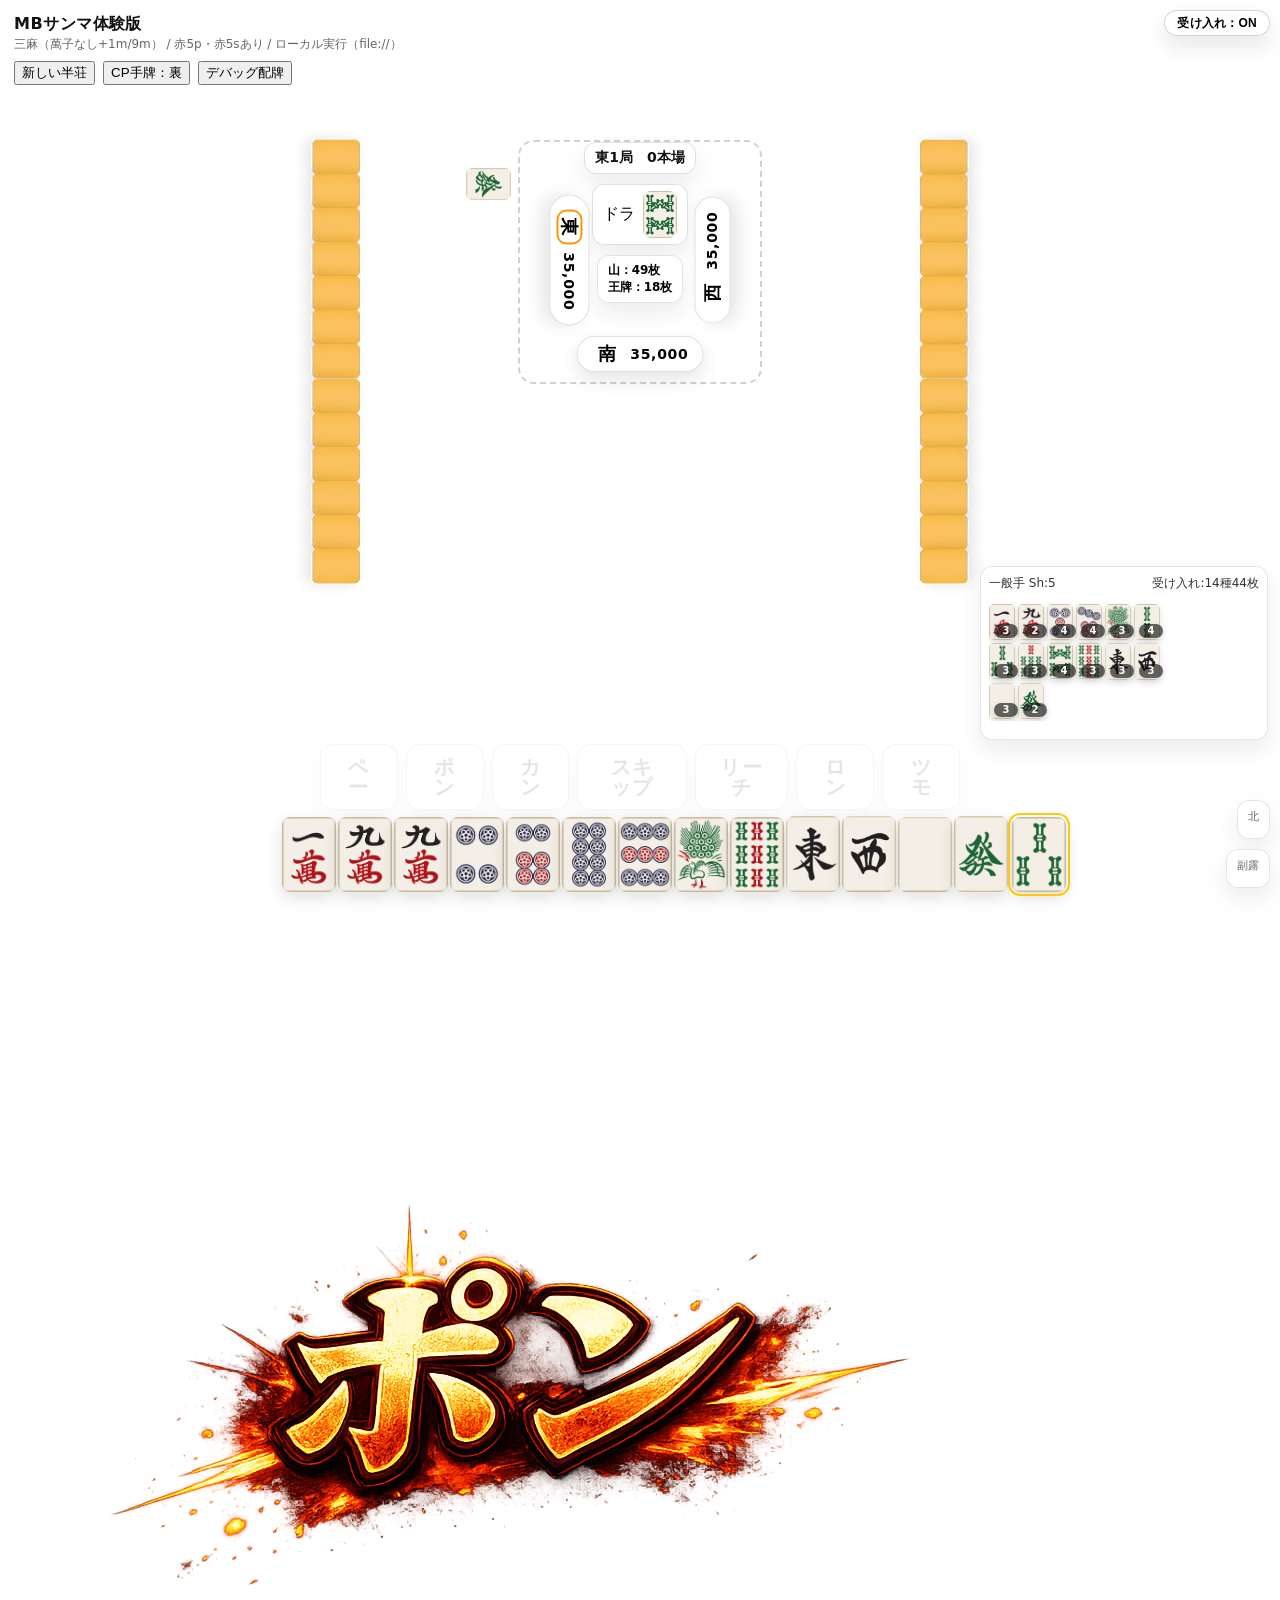
==== index.html @ 21f5e3f0 "Add files via upload" ====
<!doctype html>
<html lang="ja">
<head>
  <meta charset="utf-8" />
  <meta name="viewport" content="width=device-width, initial-scale=1" />

  <title>MBサンマ体験版</title>

  <!-- CSS（style/ 配下が正） -->
  <link rel="stylesheet" href="style/base.css" />
  <link rel="stylesheet" href="style/overlay.css" />
  <link rel="stylesheet" href="style/hand.css" />
  <link rel="stylesheet" href="style/center.css" />
  <link rel="stylesheet" href="style/cpu.css" />
  <link rel="stylesheet" href="style/river.css" />
  <link rel="stylesheet" href="style/rightArea.css" />
</head>

<body>
  <div class="app">

    <!-- ★ 左上：タイトル＋軽い説明（固定しない / 既存を壊さない） -->
    <div class="topIntro">
      <div class="topIntroTitle">MBサンマ体験版</div>
      <div class="topIntroSub">三麻（萬子なし+1m/9m） / 赤5p・赤5sあり / ローカル実行（file://）</div>
    </div>

    <!-- 上部（ボタンは1段下へ） -->
    <div class="topbar">
      <button id="newBtn" type="button">新しい半荘</button>
      <button id="cpuOpenToggleBtn" type="button">CP手牌：裏</button>
      <button id="debugOpenBtn" type="button">デバッグ配牌</button>
    </div>

    <!-- 受け入れ表示 ON/OFF（右上固定） -->
    <button id="ukeireToggleBtn" type="button">受け入れ：ON</button>

    <!-- 中央ゾーン -->
    <div id="centerUi"></div>

    <!-- CPU：左 -->
    <div class="cpuSide cpuLeftSide">
      <div class="cpuHand" id="cpuLeftHand"></div>
      <div class="cpuRiver" id="cpuLeftRiver"></div>
    </div>

    <!-- CPU：右 -->
    <div class="cpuSide cpuRightSide">
      <div class="cpuRiver" id="cpuRightRiver"></div>
      <div class="cpuHand" id="cpuRightHand"></div>
    </div>

    <!-- 自分の河 -->
    <div class="river-wrap">
      <div id="river"></div>
    </div>

    <!-- 手牌ゾーン -->
    <div class="hand-wrap">
      <div class="actionbar" aria-label="actions">
        <button id="peiBtn" type="button" class="actionBtn">ペー</button>
        <button id="ponBtn" type="button" class="actionBtn">ポン</button>
        <button id="kanBtn" type="button" class="actionBtn">カン</button>
        <button id="passBtn" type="button" class="actionBtn">スキップ</button>
        <button id="riichiBtn" type="button" class="actionBtn">リーチ</button>
        <button id="ronBtn" type="button" class="actionBtn">ロン</button>
        <button id="tsumoBtn" type="button" class="actionBtn">ツモ</button>
      </div>

      <!-- ステータス -->
      <div id="stats"></div>

      <!-- 右側表示（北抜き・副露） -->
      <div class="rightArea">
        <div class="rightBlock">
          <div class="rightLabel">北</div>
          <div id="peis"></div>
        </div>
        <div class="rightBlock">
          <div class="rightLabel">副露</div>
          <div id="melds"></div>
        </div>
      </div>

      <!-- 手牌 -->
      <div id="hand"></div>
    </div>

  </div>

  <!-- オーバーレイ：ツモ -->
  <div id="tsumoOverlay">
    <div class="agariStage">
      <div class="agariFx agariFxTsumo"></div>
      <div class="agariBadge agariBadgeTsumo">
        <img src="img/tsumo.png" alt="ツモ" />
      </div>
      <div class="hint">クリックで閉じる</div>
    </div>
  </div>

  <!-- オーバーレイ：流局 -->
  <div id="ryukyokuOverlay">
    <div class="inner">
      <img src="img/ryukyoku.png" alt="流局" />
      <div class="hint">クリックで閉じる</div>
    </div>
  </div>

  <!-- オーバーレイ：ロン -->
  <div id="ronOverlay">
    <div class="agariStage">
      <div class="agariFx agariFxRon"></div>
      <div class="agariBadge agariBadgeRon">
        <img src="img/ron.png" alt="ロン" />
      </div>
      <div class="hint">クリックで閉じる</div>
    </div>
  </div>

  <!-- 結果確認画面（新規） -->
  <div id="resultOverlay">
    <div id="resultPanel">
      <div id="resultHeader">
        <div id="resultTitle">和了結果</div>
        <div id="resultSubtitle">クリックで次へ</div>
      </div>

      <div id="resultBody">
        <div id="resultTopRow">
          <div id="resultWinType">ツモ</div>
          <div id="resultWinner">あなた</div>
        </div>

        <div id="resultHandBlock">
          <div class="resultBlockTitle">手牌</div>
          <div id="resultHandTiles"></div>
        </div>

        <div id="resultInfoRow">
          <div id="resultDoraBlock">
            <div class="resultBlockTitle">ドラ</div>
            <div id="resultDoraTiles"></div>
          </div>

          <div id="resultUraDoraBlock">
            <div class="resultBlockTitle">裏ドラ</div>
            <div id="resultUraDoraTiles"></div>
          </div>
        </div>

        <div id="resultYakuBlock">
          <div class="resultBlockTitle">役</div>
          <div id="resultYakuList"></div>
        </div>

        <div id="resultScoreBlock">
          <div id="resultHanFu">0翻 0符</div>
          <div id="resultPointText">0点</div>
        </div>
      </div>
    </div>
  </div>

  <!-- 演出：カン -->
  <div id="kanOverlay" aria-hidden="true">
    <div class="inner">
      <img src="img/kan.png" alt="カン" />
    </div>
  </div>

  <!-- 演出：ポン -->
  <div id="ponOverlay" aria-hidden="true">
    <div class="inner">
      <img src="img/pon.png" alt="ポン" />
    </div>
  </div>

  <!-- 演出：リーチ -->
  <div id="riichiOverlay" aria-hidden="true">
    <div class="inner">
      <img src="img/riichi.png" alt="リーチ" />
    </div>
  </div>

  <!-- 演出：ツモ文字 -->
  <div id="drawOverlay">
    <div class="inner">
      <div class="drawText">ツモ</div>
    </div>
  </div>

  <!-- JS（js/ 配下が正） -->
  <script src="js/core.js"></script>
  <script src="js/core2.js"></script>
  <script src="js/shanten.js"></script>
  <script src="js/fu.js"></script>
  <script src="js/yaku.js"></script>
  <script src="js/yakuman.js"></script>

  <script src="js/render_stats.js"></script>
  <script src="js/render_right.js"></script>
  <script src="js/render_cpu.js"></script>
  <script src="js/render_center.js"></script>
  <script src="js/render.js"></script>

  <script src="js/actions.js"></script>
  <script src="js/kan.js"></script>
  <script src="js/pei.js"></script>
  <script src="js/riichi.js"></script>
  <script src="js/cpai.js"></script>
  <script src="js/turn.js"></script>
  <script src="js/turn2.js"></script>
  <script src="js/call.js"></script>
  <script src="js/tensukeisan.js"></script>
  <script src="js/seisan.js"></script>
  <script src="js/result.js"></script>
  <script src="js/main.js"></script>
  <script src="js/furiten.js"></script>
  <script src="js/debug.js"></script>
</body>
</html>
---- style/base.css ----
/* ========= base.css ========= */

/* ===== 正方形ゾーン & 共通変数 ===== */
:root{
  /* ===== 正方形ゾーン ===== */
  --zoneTop: 140px;      /* 正方形の上端 */
  --zoneSize: 240px;     /* 正方形の一辺 */

  /* 正方形の左右端（吸着基準） */
  --zoneLeft:  calc(50% - (var(--zoneSize) / 2));
  --zoneRight: calc(50% + (var(--zoneSize) / 2));

  /* ★ 中央UI縦微調整（マイナスで上に） */
  --centerYOffset: -8px;

  /* ===== 位置微調整（★ここだけ触ればOK） ===== */
  --cpuRiverYOffset: 18px;   /* 左右CPUの河を下へ（+で下、-で上） */
  --myRiverYOffset:  -18px;  /* 自分の河を上へ（-で上、+で下） */

  /* ===== 河の基本 ===== */
  --tile: 32px;
  --gap: 4px;
  --cols: 6;
  --rowsMax: 4;

  /* CPU河の横幅（6列） */
  --riverW: calc(var(--cols) * var(--tile) + (var(--cols) - 1) * var(--gap));

  /* 自分河の最大高さ（4段） */
  --myRiverH: calc(var(--rowsMax) * var(--tile) + (var(--rowsMax) - 1) * var(--gap));

  /* CPU河は 3段想定 */
  --cpuRows: 3;

  /* 回転前の高さ（= 3段ぶん） */
  --cpuRiverH: calc(var(--cpuRows) * var(--tile) + (var(--cpuRows) - 1) * var(--gap));

  /* 1段ぶんの高さ */
  --rowStep: calc(var(--tile) + var(--gap));

  /* CPU河補正量 */
  --cpuTopFix: calc((var(--cpuRows) - 1) * var(--rowStep));

  /* CPU河の箱（最初から3段ぶん固定） */
  --cpuRowsShow: 3;
  --cpuBoxH: calc(var(--cpuRowsShow) * var(--tile) + (var(--cpuRowsShow) - 1) * var(--gap));
  --cpuRiverDown: calc(var(--tile) * 2);
  --cpuRiverIn:   calc(var(--tile) * 1.4);

  /* CPU手牌の左右位置 */
  --cpuHandInset: 300px;
}

/* ===== ベースレイアウト ===== */
body {
  font-family: system-ui;
  margin: 0;
}

h1 {
  font-size: 18px;
  margin: 0;
}

h3 {
  font-size: 14px;
  margin: 8px 0 6px;
}

button {
  cursor: pointer;
}

.app{
  min-height: 100vh;
  display: flex;
  flex-direction: column;
  padding: 14px;
  box-sizing: border-box;
  gap: 10px;
}

.topbar{
  display:flex;
  gap:8px;
  flex-wrap:wrap;
  align-items:center;
}

.muted{
  color:#666;
  font-size:12px;
}

/* ===== 上部バッジ ===== */
.badgeTop{
  display:none;
  padding: 3px 10px;
  border-radius: 999px;
  border: 1px solid rgba(0,0,0,0.15);
  background: rgba(255,255,255,0.9);
  font-size: 12px;
}

/* ======================================================
   ★ 受け入れ表示 ON/OFF スイッチ（右上固定）
   - 下の枠線と“かぶって見える”のを防ぐため、背景と影を固定
   - フォーカス枠（outline）も整える
   ====================================================== */
#ukeireToggleBtn{
  position: fixed;
  top: 10px;
  right: 10px;
  z-index: 10000;

  padding: 6px 12px;
  border-radius: 999px;

  border: 1px solid rgba(0,0,0,0.16);
  background: rgba(255,255,255,0.96);
  box-shadow: 0 10px 22px rgba(0,0,0,0.10);

  font-size: 12px;
  font-weight: 800;
  line-height: 1;
  letter-spacing: .02em;

  user-select: none;
  -webkit-tap-highlight-color: transparent;

  /* 見た目の統一（OS/ブラウザ差を減らす） */
  appearance: none;
  -webkit-appearance: none;
}

#ukeireToggleBtn:hover{
  background: rgba(255,255,255,1);
}

#ukeireToggleBtn:active{
  transform: translateY(1px);
}

#ukeireToggleBtn:focus{
  outline: none;
}

#ukeireToggleBtn:focus-visible{
  outline: 2px solid rgba(0,140,255,0.70);
  outline-offset: 2px;
}

/* ======================================================
   ★ 追加：左上タイトル＋説明（既存レイアウトを壊さない）
   - position固定は使わない（壊れやすいので）
   ====================================================== */
.topIntro{
  display: flex;
  flex-direction: column;
  gap: 2px;
}

.topIntroTitle{
  font-size: 16px;
  font-weight: 900;
  letter-spacing: .03em;
  color: #111;
}

.topIntroSub{
  font-size: 12px;
  color: #666;
  line-height: 1.2;
}
---- style/overlay.css ----
/* MBsanma/style/overlay.css */
/* ========= overlay.css ========= */

/* =========================================================
   ===== アガリ系オーバーレイ（ツモ / ロン / 流局 / 結果） =====
   ========================================================= */

/* ===== 全画面オーバーレイ土台 ===== */
#tsumoOverlay,
#ryukyokuOverlay,
#ronOverlay,
#resultOverlay{
  position: fixed;
  inset: 0;
  display: none;
  z-index: 9999;
  box-sizing: border-box;
}

/* =========================================================
   ===== ツモ / ロン：勝者位置に出す演出型 =====
   - 背景は少し暗くする
   - 本体は agariStage を winner クラスで位置変更
   ========================================================= */
#tsumoOverlay,
#ronOverlay{
  background:
    radial-gradient(circle at center, rgba(255,190,80,0.08) 0%, rgba(255,190,80,0.00) 34%),
    rgba(0,0,0,0.28);
  pointer-events: auto;
}

/* ===== 位置決めステージ ===== */
#tsumoOverlay .agariStage,
#ronOverlay .agariStage{
  position: absolute;
  left: 50%;
  top: 62%;
  transform: translate(-50%, -50%);
  width: min(40vw, 420px);
  aspect-ratio: 1 / 1;
  pointer-events: none;
}

/* ===== 勝者位置クラス
   0=自分（中央やや下）
   1=右CPU（中央右寄り）
   2=左CPU（中央左寄り）
   ※ JS側で overlay に付ける想定
*/
#tsumoOverlay.winner-self .agariStage,
#ronOverlay.winner-self .agariStage{
  left: 50%;
  top: 66%;
  transform: translate(-50%, -50%);
}

#tsumoOverlay.winner-left .agariStage,
#ronOverlay.winner-left .agariStage{
  left: 31%;
  top: 47%;
  transform: translate(-50%, -50%);
}

#tsumoOverlay.winner-right .agariStage,
#ronOverlay.winner-right .agariStage{
  left: 69%;
  top: 47%;
  transform: translate(-50%, -50%);
}

/* ===== 発光リング / もや / 火花の土台 ===== */
#tsumoOverlay .agariFx,
#ronOverlay .agariFx{
  position: absolute;
  inset: -8%;
  border-radius: 50%;
  pointer-events: none;
  opacity: 0;
  filter: blur(0.2px);
  animation: agariFxPop 520ms ease-out forwards;
}

#tsumoOverlay .agariFx::before,
#ronOverlay .agariFx::before{
  content: "";
  position: absolute;
  inset: 7%;
  border-radius: 50%;
  border: 3px solid rgba(255,220,120,0.62);
  box-shadow:
    0 0 18px rgba(255,200,70,0.40),
    0 0 38px rgba(255,140,30,0.22),
    inset 0 0 18px rgba(255,210,120,0.16);
}

#tsumoOverlay .agariFx::after,
#ronOverlay .agariFx::after{
  content: "";
  position: absolute;
  inset: -2%;
  border-radius: 50%;
  background:
    radial-gradient(circle at 50% 50%, rgba(255,210,120,0.22) 0%, rgba(255,210,120,0.10) 22%, rgba(255,210,120,0.00) 58%),
    radial-gradient(circle at 25% 28%, rgba(255,245,210,0.42) 0%, rgba(255,245,210,0.00) 10%),
    radial-gradient(circle at 76% 31%, rgba(255,220,150,0.34) 0%, rgba(255,220,150,0.00) 9%),
    radial-gradient(circle at 68% 73%, rgba(255,170,80,0.24) 0%, rgba(255,170,80,0.00) 12%),
    radial-gradient(circle at 28% 74%, rgba(255,150,70,0.20) 0%, rgba(255,150,70,0.00) 11%);
  opacity: 0.92;
}

/* ツモは少し丸く柔らかく */
#tsumoOverlay .agariFxTsumo::before{
  border-color: rgba(255,220,120,0.66);
}

/* ロンは少し強め */
#ronOverlay .agariFxRon::before{
  border-color: rgba(255,205,90,0.72);
  box-shadow:
    0 0 18px rgba(255,180,60,0.42),
    0 0 42px rgba(255,90,30,0.28),
    inset 0 0 20px rgba(255,210,120,0.16);
}

/* ===== 画像本体 ===== */
#tsumoOverlay .agariBadge,
#ronOverlay .agariBadge{
  position: absolute;
  inset: 0;
  display: flex;
  align-items: center;
  justify-content: center;
  pointer-events: none;
  opacity: 0;
  animation: agariBadgePop 520ms ease-out forwards;
}

#tsumoOverlay .agariBadge img,
#ronOverlay .agariBadge img{
  width: 100%;
  height: auto;
  display: block;
  user-select: none;
  -webkit-user-drag: none;
  filter:
    drop-shadow(0 12px 20px rgba(0,0,0,0.28))
    drop-shadow(0 0 20px rgba(255,190,70,0.20))
    drop-shadow(0 0 42px rgba(255,150,40,0.16));
}

/* ロンは少しだけ鋭く */
#ronOverlay .agariBadgeRon img{
  transform: scale(0.98);
}

/* ===== クリック案内 ===== */
#tsumoOverlay .hint,
#ronOverlay .hint{
  position: absolute;
  left: 50%;
  bottom: -26px;
  transform: translateX(-50%);
  color: rgba(255,255,255,0.88);
  font-size: 12px;
  font-weight: 700;
  letter-spacing: 0.04em;
  text-shadow: 0 2px 8px rgba(0,0,0,0.35);
  user-select: none;
  white-space: nowrap;
  opacity: 0;
  animation: agariHintFade 420ms ease-out 160ms forwards;
}

/* =========================================================
   ===== 流局オーバーレイ（既存寄りを維持） =====
   ========================================================= */
#ryukyokuOverlay{
  background: rgba(0,0,0,0.7);
  align-items: center;
  justify-content: center;
  padding: 20px;
}

#ryukyokuOverlay .inner{
  position: relative;
  max-width: min(900px, 96vw);
  max-height: 96vh;
  width: 100%;
  height: 100%;
  display:flex;
  align-items:center;
  justify-content:center;
}

#ryukyokuOverlay img{
  max-width: 100%;
  max-height: 100%;
  width: auto;
  height: auto;
  border-radius: 18px;
  box-shadow: 0 16px 60px rgba(0,0,0,0.35);
  background: #fff;
}

#ryukyokuOverlay .hint{
  position:absolute;
  bottom: 16px;
  left: 50%;
  transform: translateX(-50%);
  color: rgba(255,255,255,0.85);
  font-size: 12px;
  user-select:none;
}

/* =========================================================
   ===== 結果確認画面（新規） =====
   ========================================================= */
#resultOverlay{
  background:
    linear-gradient(180deg, rgba(8,12,20,0.78) 0%, rgba(6,10,16,0.86) 100%);
  align-items: center;
  justify-content: center;
  padding: 24px;
  pointer-events: auto;
}

#resultPanel{
  width: min(960px, 94vw);
  max-height: 92vh;
  overflow: auto;
  border-radius: 20px;
  background:
    linear-gradient(180deg, rgba(27,37,52,0.96) 0%, rgba(17,24,36,0.98) 100%);
  border: 1px solid rgba(255,255,255,0.12);
  box-shadow:
    0 24px 80px rgba(0,0,0,0.42),
    inset 0 1px 0 rgba(255,255,255,0.06);
  color: #f4f7fb;
  padding: 20px 22px 22px;
  box-sizing: border-box;
}

#resultHeader{
  display: flex;
  align-items: flex-end;
  justify-content: space-between;
  gap: 16px;
  margin-bottom: 18px;
  padding-bottom: 14px;
  border-bottom: 1px solid rgba(255,255,255,0.10);
}

#resultTitle{
  font-size: 28px;
  font-weight: 900;
  letter-spacing: 0.04em;
  color: #ffffff;
}

#resultSubtitle{
  font-size: 12px;
  font-weight: 700;
  color: rgba(255,255,255,0.72);
  white-space: nowrap;
}

#resultBody{
  display: flex;
  flex-direction: column;
  gap: 16px;
}

#resultTopRow{
  display: flex;
  align-items: center;
  justify-content: space-between;
  gap: 14px;
}

#resultWinType,
#resultWinner{
  min-height: 48px;
  display: flex;
  align-items: center;
  border-radius: 14px;
  padding: 0 16px;
  box-sizing: border-box;
  background: rgba(255,255,255,0.06);
  border: 1px solid rgba(255,255,255,0.08);
  font-weight: 800;
}

#resultWinType{
  font-size: 22px;
  color: #ffd36e;
}

#resultWinner{
  font-size: 20px;
  color: #ffffff;
  justify-content: flex-end;
}

#resultHandBlock,
#resultDoraBlock,
#resultUraDoraBlock,
#resultYakuBlock,
#resultScoreBlock{
  border-radius: 16px;
  background: rgba(255,255,255,0.05);
  border: 1px solid rgba(255,255,255,0.08);
  box-sizing: border-box;
}

#resultHandBlock{
  padding: 14px 14px 12px;
}

#resultInfoRow{
  display: grid;
  grid-template-columns: 1fr 1fr;
  gap: 14px;
}

#resultDoraBlock,
#resultUraDoraBlock{
  padding: 14px 14px 12px;
  min-height: 98px;
}

#resultYakuBlock{
  padding: 14px;
}

#resultScoreBlock{
  padding: 18px 16px;
  display: flex;
  align-items: center;
  justify-content: space-between;
  gap: 14px;
}

.resultBlockTitle{
  font-size: 13px;
  font-weight: 800;
  color: rgba(255,255,255,0.76);
  letter-spacing: 0.04em;
  margin-bottom: 10px;
}

#resultHandTiles,
#resultDoraTiles,
#resultUraDoraTiles{
  display: flex;
  flex-wrap: wrap;
  align-items: center;
  gap: 6px;
  min-height: 44px;
}

#resultHandTiles img,
#resultDoraTiles img,
#resultUraDoraTiles img{
  height: 56px;
  width: auto;
  display: block;
  border-radius: 6px;
  background: rgba(255,255,255,0.03);
}

#resultYakuList{
  display: grid;
  grid-template-columns: 1fr;
  gap: 8px;
  min-height: 50px;
}

.resultYakuRow{
  display: flex;
  align-items: center;
  justify-content: space-between;
  gap: 14px;
  min-height: 38px;
  padding: 0 12px;
  border-radius: 12px;
  background: rgba(255,255,255,0.04);
}

.resultYakuName{
  font-size: 16px;
  font-weight: 700;
  color: #ffffff;
}

.resultYakuHan{
  font-size: 15px;
  font-weight: 900;
  color: #ffd36e;
  white-space: nowrap;
}

#resultHanFu{
  font-size: 22px;
  font-weight: 900;
  color: #ffffff;
}

#resultPointText{
  font-size: 34px;
  font-weight: 1000;
  color: #ffd36e;
  letter-spacing: 0.02em;
  white-space: nowrap;
  text-shadow: 0 6px 18px rgba(0,0,0,0.25);
}

/* =========================================================
   ===== テキスト演出（カン / リーチ） =====
   ========================================================= */
#kanOverlay,
#riichiOverlay{
  position: fixed;
  inset: 0;
  display: none;
  z-index: 9998;
  align-items: center;
  justify-content: center;
  pointer-events: none;
}

#kanOverlay .inner,
#riichiOverlay .inner{
  display:flex;
  align-items:center;
  justify-content:center;
}

.effectText{
  font-weight: 1000;
  font-size: 80px;
  letter-spacing: .14em;
  color: #fff;
  text-shadow: 0 10px 30px rgba(0,0,0,0.45);
  opacity: 0;
  animation: effectPop 650ms ease-out 1;
}

@keyframes effectPop{
  0%   { opacity: 0; transform: translateY(10px) scale(0.94); }
  30%  { opacity: 1; transform: translateY(0px)  scale(1.06); }
  100% { opacity: 0; transform: translateY(-10px) scale(1.00); }
}

/* =========================================================
   ===== ツモ文字演出 =====
   ========================================================= */
#drawOverlay{
  position: fixed;
  inset: 0;
  display: none;
  z-index: 9998;
  align-items: center;
  justify-content: center;
  pointer-events: none;
}

#drawOverlay .inner{
  display:flex;
  align-items:center;
  justify-content:center;
}

#drawOverlay .drawText{
  font-weight: 1000;
  font-size: 72px;
  letter-spacing: .12em;
  color: #fff;
  text-shadow: 0 10px 30px rgba(0,0,0,0.45);
  transform: translateY(6px) scale(0.96);
  opacity: 0;
  animation: drawPop 220ms ease-out 1;
}

@keyframes drawPop{
  0%   { opacity: 0; transform: translateY(10px) scale(0.94); }
  55%  { opacity: 1; transform: translateY(0px)  scale(1.03); }
  100% { opacity: 0; transform: translateY(-6px) scale(1.00); }
}

/* =========================================================
   ===== 新アガリ演出アニメーション =====
   ========================================================= */
@keyframes agariFxPop{
  0%{
    opacity: 0;
    transform: scale(0.82) rotate(-8deg);
    filter: blur(2px);
  }
  55%{
    opacity: 1;
    transform: scale(1.04) rotate(1deg);
    filter: blur(0px);
  }
  100%{
    opacity: 1;
    transform: scale(1.00) rotate(0deg);
    filter: blur(0px);
  }
}

@keyframes agariBadgePop{
  0%{
    opacity: 0;
    transform: scale(0.78) translateY(18px);
    filter: blur(6px);
  }
  52%{
    opacity: 1;
    transform: scale(1.06) translateY(-4px);
    filter: blur(0px);
  }
  100%{
    opacity: 1;
    transform: scale(1.00) translateY(0px);
    filter: blur(0px);
  }
}

@keyframes agariHintFade{
  0%{
    opacity: 0;
    transform: translateX(-50%) translateY(6px);
  }
  100%{
    opacity: 1;
    transform: translateX(-50%) translateY(0px);
  }
}

/* =========================================================
   ===== レスポンシブ =====
   ========================================================= */
@media (max-width: 900px){
  #resultPanel{
    width: min(96vw, 96vw);
    padding: 16px 16px 18px;
  }

  #resultTitle{
    font-size: 24px;
  }

  #resultInfoRow{
    grid-template-columns: 1fr;
  }

  #resultScoreBlock{
    flex-direction: column;
    align-items: flex-start;
  }

  #resultPointText{
    font-size: 30px;
  }

  #resultHandTiles img,
  #resultDoraTiles img,
  #resultUraDoraTiles img{
    height: 48px;
  }
}
---- style/hand.css ----
/* ========= hand.css ========= */

/* ===== 手牌ゾーン ===== */
.hand-wrap{
  position: fixed;
  left: 0;
  right: 0;
  bottom: 0;

  padding: 8px 14px 12px;
  box-sizing: border-box;

  height: 100px;
}

.hand-wrap h3{
  position:absolute;
  left: 14px;
  bottom: 100%;
  margin-bottom: 6px;
  font-size: 14px;
  opacity: .75;
}

/* ===== アクションボタン ===== */
.actionbar{
  position: absolute;
  left: 50%;
  top: -56px;
  transform: translateX(-50%);
  display:flex;
  gap: 8px;
  align-items:center;
  justify-content:center;
}

.actionBtn{
  padding: 12px 22px;
  border-radius: 14px;
  border: 1px solid rgba(0,0,0,0.10);
  background: rgba(255,255,255,0.55);
  box-shadow: 0 10px 22px rgba(0,0,0,0.08);
  backdrop-filter: blur(6px);
  -webkit-backdrop-filter: blur(6px);
  user-select: none;
  font-weight: 900;
  font-size: 20px;
  letter-spacing: .06em;
  line-height: 1;
  opacity: 0.35;
  filter: grayscale(0.8);
  pointer-events: auto;
}

.actionBtn.enabled{
  opacity: 1;
  filter: none;
  background: rgba(255,255,255,0.95);
  border-color: rgba(0,0,0,0.16);
}

.actionBtn:active{ transform: translateY(1px); }

/* =========================================================
   ===== ステータス（受け入れ表示） =====
   - 位置：右側
   - 6列固定で横に順に詰める
   - 数字は右下に半分かぶせ
   ========================================================= */
#stats{
  position: fixed;
  right: 12px;
  bottom: 160px;

  font-size: 12px;
  color: #333;
  background: rgba(255,255,255,0.96);
  border: 1px solid rgba(0,0,0,0.10);
  border-radius: 12px;

  padding: 8px 8px;
  box-shadow: 0 10px 22px rgba(0,0,0,0.08);

  width: 270px;
  max-width: calc(100vw - 24px);

  max-height: 230px;
  overflow-y: auto;
  overflow-x: hidden;

  -webkit-overflow-scrolling: touch;
}

/* 縦スクロールバー */
#stats::-webkit-scrollbar{
  width: 10px;
}
#stats::-webkit-scrollbar-thumb{
  background: rgba(0,0,0,0.18);
  border-radius: 999px;
}

/* stats 1行表示 */
#stats .line{
  display:flex;
  justify-content: space-between;
  gap: 8px;
  margin-bottom: 6px;
}
#stats .line span{
  white-space: nowrap;
  font-size: 12px;
}

/* ブロック間 */
#stats .tiles{
  margin-bottom: 10px;
}

/* ★受け入れ牌：横に順に詰める（6列固定） */
#stats .tiles.tiles4{
  --uTile: 26px;
  --uGap: 3px;

  display: grid;

  /* 6列固定（横に詰める） */
  grid-template-columns: repeat(6, var(--uTile));
  grid-auto-flow: row;
  grid-auto-rows: auto;

  gap: var(--uGap);

  padding: 6px 0 2px;

  overflow-x: hidden;
  overflow-y: hidden;

  justify-content: start;
  align-content: start;
}

#stats .tileChip{
  position: relative;
  display: inline-flex;
  align-items: center;
  justify-content: center;
}

/* 受け入れ牌サイズ */
#stats .tileChip img{
  width: var(--uTile);
  height: auto;
  display: block;
  border-radius: 5px;
  box-shadow: 0 3px 8px rgba(0,0,0,0.10);
}

/* 残り枚数：右下に半分かぶせ（少し右へ） */
#stats .tileChip .badge{
  position: absolute;
  right: -3px;
  bottom: 2px;

  min-width: 14px;
  height: 14px;
  padding: 0 5px;
  border-radius: 999px;

  background: rgba(0,0,0,0.6);
  color: rgba(255,255,255,0.98);

  font-size: 10px;
  font-weight: 900;
  line-height: 14px;
  text-align: center;

  box-shadow: 0 2px 6px rgba(0,0,0,0.12);

  pointer-events: none;
  user-select: none;
}

/* =========================================================
   ===== 手牌（ここが今回の“でかくなった”原因の直し） =====
   牌画像の実寸表示を防ぎ、必ず一定サイズに固定する
   ========================================================= */
#hand{
  position: absolute;
  left: 0;
  right: 0;
  bottom: 0;

  display: flex;
  justify-content: center;
  align-items: center;

  /* ぴっちり */
  gap: 2px;

  padding: 6px 10px 8px;
  box-sizing: border-box;
}

#hand button{
  border: none;
  background: transparent;
  padding: 0;
  margin: 0;
  cursor: pointer;
  border-radius: 8px;
}

/* ★重要：手牌の牌サイズ固定（でかくならない） */
#hand img{
  width: 54px;        /* ←元のサイズ感に戻す。もっと小さくしたければここだけ */
  height: auto;
  display: block;
  border-radius: 8px;
  box-shadow: 0 6px 16px rgba(0,0,0,0.12);
}

/* ツモ牌：右端に少しだけ間隔 */
#hand .drawnTile{
  margin-left: 2px;
}

/* 新牌のハイライト */
#hand .newTile{
  outline: 2px solid rgba(255, 200, 0, 0.95);
  outline-offset: 2px;
}
#hand .blink{
  animation: blink 0.8s ease-in-out 1;
}
@keyframes blink{
  0%{ transform: translateY(0); }
  30%{ transform: translateY(-6px); }
  100%{ transform: translateY(0); }
}

/* hover用 */
#hand .hoverTile{
  outline: 2px solid rgba(0, 140, 255, 0.95);
  outline-offset: 2px;
}

/* リーチ選択中（候補） */
#hand .riichiPick{
  outline: 3px solid rgba(255, 0, 120, 0.95);
  outline-offset: 2px;
}
#hand .riichiDim{
  opacity: 0.25;
  filter: grayscale(1);
}
---- style/center.css ----
/* ========= center.css ========= */

/* ===== デバッグ用：正方形ゾーン表示 ===== */
body::before{
  content:"";
  position: fixed;
  left: 50%;
  top: var(--zoneTop);
  width: var(--zoneSize);
  height: var(--zoneSize);
  transform: translateX(-50%);
  border: 2px dashed rgba(0,0,0,0.18);
  border-radius: 16px;
  pointer-events: none;
  z-index: 2;
}

/* ===== 中央ゾーンUI（縦積み＋中央揃え） ===== */
#centerUi{
  position: fixed;
  left: 50%;
  top: var(--zoneTop);
  width: var(--zoneSize);
  height: var(--zoneSize);
  transform: translateX(-50%);
  pointer-events: none;
  z-index: 7;

  /* 縦積み */
  display: flex;
  flex-direction: column;
  align-items: center;
  justify-content: flex-start;
  gap: 10px;

  /* 少し上に */
  padding-top: calc(10px + var(--centerYOffset));
  box-sizing: border-box;
}

/* ===== 局表示（中央） ===== */
#roundInfo{
  position: static !important;
  left: auto !important;
  right: auto !important;
  top: auto !important;
  transform: none !important;

  font-size: 14px;
  font-weight: 800;
  color: #111;

  background: rgba(255,255,255,0.92);
  border: 1px solid rgba(0,0,0,0.12);
  border-radius: 12px;
  padding: 6px 10px;
  box-shadow: 0 10px 24px rgba(0,0,0,0.08);
}

/* ===== ドラ表示（局表示の下） ===== */
#doraIndicator{
  position: static !important;
  left: auto !important;
  right: auto !important;
  top: auto !important;
  transform: none !important;

  display: flex;
  align-items: center;
  justify-content: center;
  gap: 8px;

  background: rgba(255,255,255,0.92);
  border: 1px solid rgba(0,0,0,0.12);
  border-radius: 12px;
  padding: 6px 10px;
  box-shadow: 0 10px 24px rgba(0,0,0,0.08);

  max-width: calc(100% - 20px);
}

#doraTile{
  display: flex;
  align-items: center;
  gap: 6px;
  flex-wrap: nowrap;
}

#doraIndicator img{
  width: 34px;
  border-radius: 8px;
}

/* ===== 山 / 王牌表示 ===== */
#wallInfo{
  position: static !important;
  left: auto !important;
  right: auto !important;
  top: auto !important;
  transform: none !important;

  font-size: 12px;
  font-weight: 700;

  background: rgba(255,255,255,0.86);
  border: 1px solid rgba(0,0,0,0.10);
  border-radius: 12px;
  padding: 6px 10px;
  box-shadow: 0 10px 24px rgba(0,0,0,0.08);
}

/* =========================================================
   点数表示（正方形ゾーンの内側3辺）
========================================================= */
.scoreBox{
  position: absolute;
  font-size: 14px;
  font-weight: 900;
  background: rgba(255,255,255,0.95);
  border: 1px solid rgba(0,0,0,0.12);
  border-radius: 999px;
  padding: 6px 14px;
  box-shadow: 0 8px 18px rgba(0,0,0,0.10);
  letter-spacing: .05em;

  display: flex;
  align-items: center;
  justify-content: center;
  gap: 8px;

  transform-origin: center;
}

/* 点数（35000） */
.scoreNum{
  font-size: 14px;
  font-weight: 900;
  line-height: 1;
}

/* 自風（東/南/西） */
.windMark{
  font-size: 18px;
  font-weight: 1000;
  line-height: 1;
  padding: 2px 6px;
  border-radius: 10px;
}

/* 東だけ目立たせる */
.windEast{
  border: 2px solid #ff9800;
}

/* 下（自分） */
#scoreBottom{
  bottom: 8px;
  left: 50%;
  transform: translateX(-50%);
}

/* 左（上家）：90度 時計回り */
#scoreLeft{
  left: 8px;
  top: 50%;
  transform: translateY(-50%) rotate(90deg);
}

/* 右（下家）：90度 反時計回り */
#scoreRight{
  right: 8px;
  top: 50%;
  transform: translateY(-50%) rotate(-90deg);
}
---- style/cpu.css ----
/* ========= cpu.css ========= */

/* ===== CPUエリア（サイズ調整＆中央寄せ） ===== */
.cpuSide{
  position: fixed;

  top: var(--zoneTop);

  width: 260px;

  display: flex;
  align-items: center;
  justify-content: center;

  pointer-events: none;
  z-index: 5;
}

.cpuLeftSide{
  left: var(--cpuHandInset);
  justify-content: flex-start;
}
.cpuRightSide{
  right: var(--cpuHandInset);
  justify-content: flex-end;
}

/* ===== CPU手牌 ===== */
.cpuHand{
  width: 72px;
  display:flex;
  flex-direction: column;
  justify-content: center;
  align-items: center;
}

.cpuHand img{
  width: 36px;
  height: auto;
  border-radius: 8px;
  margin: -8px 0;
  box-shadow: 0 6px 14px rgba(0,0,0,0.10);
  transform-origin: center;
  display: block;
}

.cpuLeftSide .cpuHand img{ transform: rotate(90deg); }
.cpuRightSide .cpuHand img{ transform: rotate(-90deg); }

/* ★ CPUツモ牌は少しだけ離して表示 */
.cpuHand img.cpuDrawnTile{
  margin-top: 6px;
}

/* ===== CPU捨て牌（6列×3段） ===== */
.cpuRiver{
  width: var(--riverW);
  display: grid;
  grid-template-columns: repeat(var(--cols), var(--tile));
  gap: var(--gap);

  grid-auto-rows: auto;

  /* 箱のサイズを最初から固定（3段ぶん） */
  height: var(--cpuBoxH);

  /* 箱は固定のまま、4段目以降は外に伸ばして見せる */
  overflow: visible;

  align-content: start;
  justify-content: center;
}

.cpuRiver img{
  width: var(--tile);
  height: auto;
  object-fit: cover;
  display: block;
  border-radius: 6px;
}

/* ===== CPUリーチ宣言牌：その1枚だけ横向き（90度回転） ===== */
.cpuLeftSide .cpuRiver img.riichiDeclare{
  transform: rotate(90deg) scale(1);
  transform-origin: 50% 50%;
}

.cpuRightSide .cpuRiver img.riichiDeclare{
  transform: rotate(-90deg) scale(1);
  transform-origin: 50% 50%;
}

/* ===== CPU河：正方形の左右辺に吸着（安定版） ===== */
.cpuLeftSide .cpuRiver,
.cpuRightSide .cpuRiver{
  position: fixed;
  z-index: 6;
  pointer-events: none;
  transform-origin: center;
}

/* 左CPU河 */
.cpuLeftSide .cpuRiver{
  top:  calc(var(--zoneTop) + var(--cpuRiverDown) + var(--cpuRiverYOffset));
  left: calc(var(--zoneLeft) + var(--cpuRiverIn));
  transform: translateX(-100%) rotate(90deg);
}

/* 右CPU河 */
.cpuRightSide .cpuRiver{
  top:  calc(var(--zoneTop) + var(--cpuRiverDown) + var(--cpuRiverYOffset));
  left: calc(var(--zoneRight) - var(--cpuRiverIn));
  transform: rotate(-90deg);
}
---- style/river.css ----
/* ========= river.css ========= */

/* ===== 自分の捨て牌（正方形の下辺に：上端を合わせる / 最大4段想定） ===== */
.river-wrap{
  position: fixed;
  left: 50%;
  transform: translateX(-50%);

  /* ★自分河を少し下げる（点数表示と被るのを避ける）
     - 既存の --myRiverYOffset に加えて +26px 分だけ下へ */
  top: calc(var(--zoneTop) + var(--zoneSize) + var(--myRiverYOffset) + 20px);

  display: flex;
  justify-content: center;
  width: 100%;
  margin: 0;
  pointer-events: none;
  z-index: 4;
}

#river{
  width: var(--riverW);
  display: grid;
  grid-template-columns: repeat(var(--cols), var(--tile));
  gap: var(--gap);
  align-content: start;

  /* 最大4段想定 */
  min-height: calc(var(--tile) * var(--rowsMax) + (var(--rowsMax) - 1) * var(--gap));

  margin: 0;
}

#river img{
  width: var(--tile);
  height: auto;
  display: block;
  border-radius: 6px;
}

/* ===== リーチ宣言牌：その1枚だけ横向き（90度回転） =====
   - JS側で宣言牌の <img> に class="riichiDeclare" を付与する前提
   - 盤面レイアウトを崩しにくいように少し縮小して収める
*/
#river img.riichiDeclare{
  transform: rotate(90deg) scale(1);
  transform-origin: 50% 50%;
}

/* =========================================================
   ★ 点数表示（左右）をもう少し中央から離す
   - river.css は center.css より後に読み込まれるので上書きできる
========================================================= */
#scoreLeft{
  left: -16px; /* 8px 外側へ（中央から離す） */
}

#scoreRight{
  right: -16px; /* 8px 外側へ（中央から離す） */
}
---- style/rightArea.css ----
/* ========= rightArea.css ========= */

/* ===== 右エリア（北・カン） ===== */
.rightArea{
  position: absolute;
  right: 10px;
  bottom: 12px;
  display:flex;
  flex-direction: column;
  gap: 10px;
  align-items: flex-end;
}

.rightBlock{
  background: rgba(255,255,255,0.92);
  border: 1px solid rgba(0,0,0,0.10);
  border-radius: 12px;
  padding: 8px 10px;
  box-shadow: 0 10px 24px rgba(0,0,0,0.08);
}

.rightLabel{
  font-size: 11px;
  color:#666;
  margin-bottom: 6px;
  text-align: right;
}

#peis,
#melds{
  display:flex;

  /* ★ブロック同士の間隔（北は今まで通りでもOKだが、まとめて調整） */
  gap: 2px;

  flex-wrap: wrap;
  justify-content: flex-end;
}

/* 北表示 */
#peis img{
  width: 34px;
  height: auto;
  border-radius: 8px;
}

/* カン表示（副露表示） */
.meld{
  display:flex;

  /* ★3枚組の間はぴっちり */
  gap: 2px;

  align-items:center;
}

.meld img{
  width: 34px;
  height: auto;
  border-radius: 8px;
}
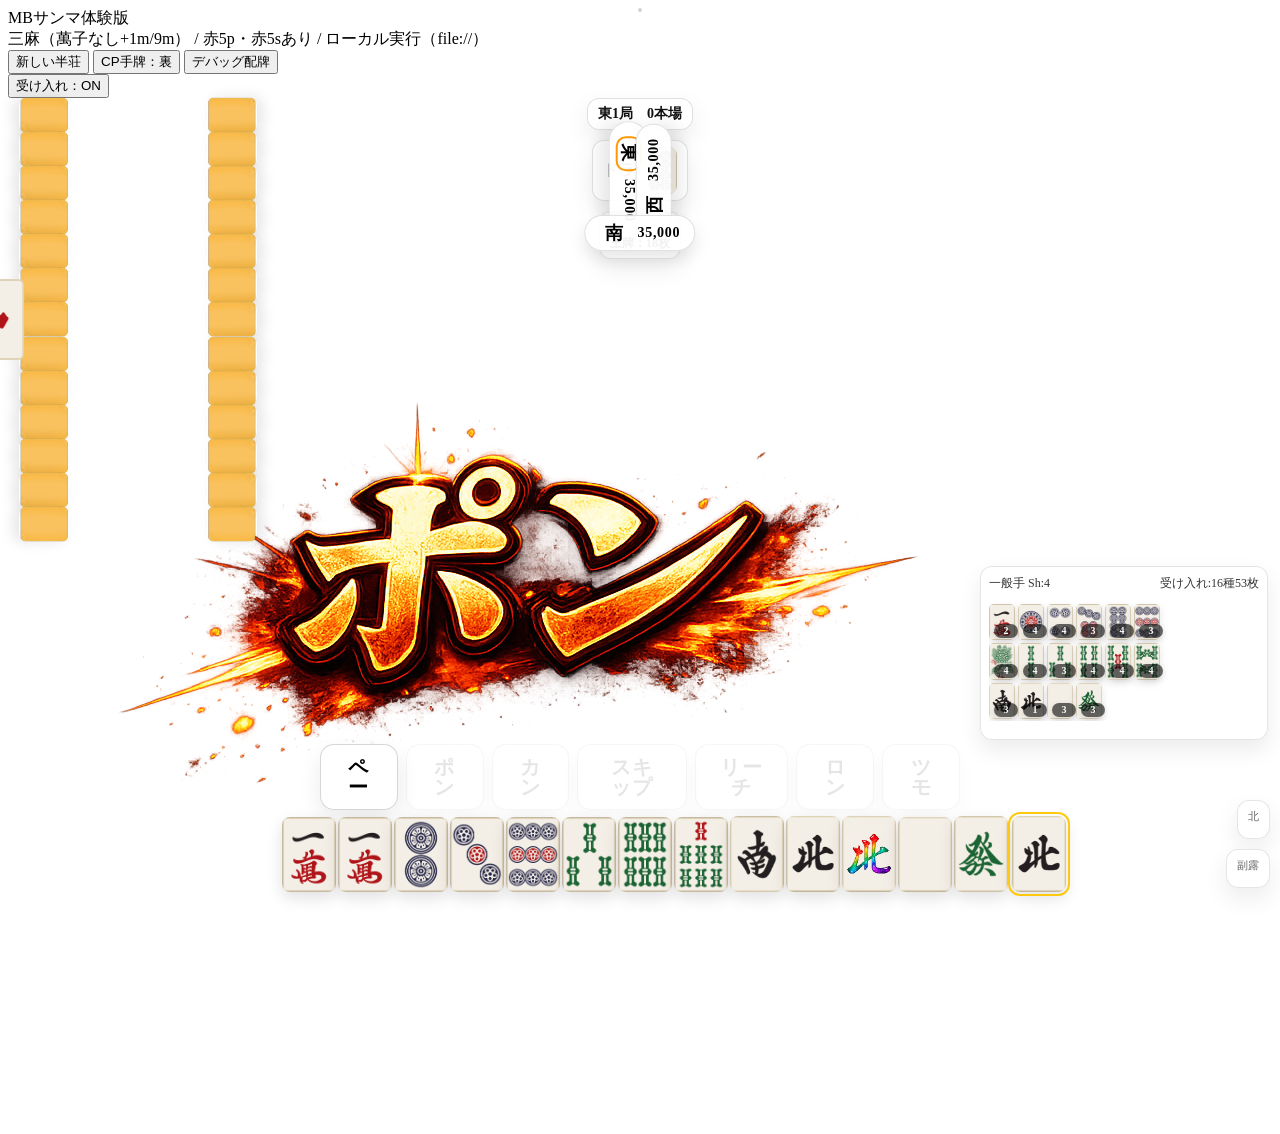
==== commit 0c0715d7: "Add files via upload" ====
--- a/index.html
+++ b/index.html
@@ -2,9 +2,47 @@
 <html lang="ja">
 <head>
   <meta charset="utf-8" />
-  <meta name="viewport" content="width=device-width, initial-scale=1" />
+  <meta name="viewport" content="width=device-width, initial-scale=1, viewport-fit=cover" />
 
   <title>MBサンマ体験版</title>
+
+  <script>
+    (function () {
+      function applyMobileScale() {
+        var root = document.documentElement;
+        var body = document.body;
+        var isMobile = window.innerWidth <= 900;
+        var designWidth = 1360;
+        var viewportWidth = window.innerWidth || document.documentElement.clientWidth || designWidth;
+        var viewportHeight = window.innerHeight || document.documentElement.clientHeight || 900;
+        var scale = 1;
+
+        if (isMobile) {
+          scale = viewportWidth / designWidth;
+          if (scale < 0.34) scale = 0.34;
+          if (scale > 1) scale = 1;
+        }
+
+        root.style.setProperty('--mobileScale', String(scale));
+        root.style.setProperty('--mobileAppHeight', Math.ceil(viewportHeight / scale) + 'px');
+
+        if (body) {
+          if (isMobile) {
+            body.classList.add('isMobileViewport');
+            body.style.minHeight = viewportHeight + 'px';
+          } else {
+            body.classList.remove('isMobileViewport');
+            body.style.minHeight = '';
+          }
+        }
+      }
+
+      window.addEventListener('resize', applyMobileScale);
+      window.addEventListener('orientationchange', applyMobileScale);
+      document.addEventListener('DOMContentLoaded', applyMobileScale);
+      applyMobileScale();
+    })();
+  </script>
 
   <!-- CSS（style/ 配下が正） -->
   <link rel="stylesheet" href="style/base.css" />
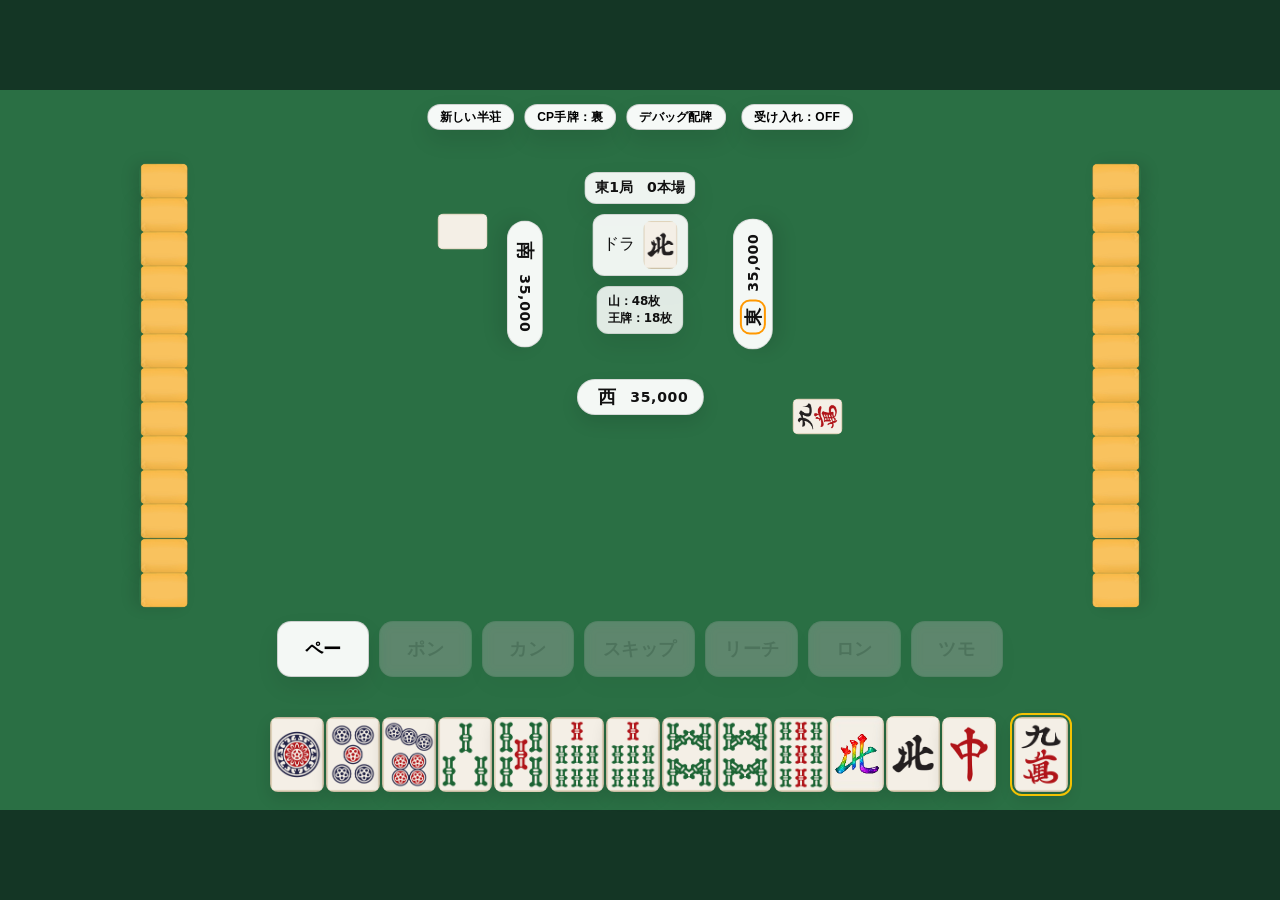
==== commit 9e53da03: "Add files via upload" ====
--- a/index.html
+++ b/index.html
@@ -2,47 +2,9 @@
 <html lang="ja">
 <head>
   <meta charset="utf-8" />
-  <meta name="viewport" content="width=device-width, initial-scale=1, viewport-fit=cover" />
+  <meta name="viewport" content="width=device-width, initial-scale=1" />
 
   <title>MBサンマ体験版</title>
-
-  <script>
-    (function () {
-      function applyMobileScale() {
-        var root = document.documentElement;
-        var body = document.body;
-        var isMobile = window.innerWidth <= 900;
-        var designWidth = 1360;
-        var viewportWidth = window.innerWidth || document.documentElement.clientWidth || designWidth;
-        var viewportHeight = window.innerHeight || document.documentElement.clientHeight || 900;
-        var scale = 1;
-
-        if (isMobile) {
-          scale = viewportWidth / designWidth;
-          if (scale < 0.34) scale = 0.34;
-          if (scale > 1) scale = 1;
-        }
-
-        root.style.setProperty('--mobileScale', String(scale));
-        root.style.setProperty('--mobileAppHeight', Math.ceil(viewportHeight / scale) + 'px');
-
-        if (body) {
-          if (isMobile) {
-            body.classList.add('isMobileViewport');
-            body.style.minHeight = viewportHeight + 'px';
-          } else {
-            body.classList.remove('isMobileViewport');
-            body.style.minHeight = '';
-          }
-        }
-      }
-
-      window.addEventListener('resize', applyMobileScale);
-      window.addEventListener('orientationchange', applyMobileScale);
-      document.addEventListener('DOMContentLoaded', applyMobileScale);
-      applyMobileScale();
-    })();
-  </script>
 
   <!-- CSS（style/ 配下が正） -->
   <link rel="stylesheet" href="style/base.css" />
@@ -57,71 +19,76 @@
 <body>
   <div class="app">
 
-    <!-- ★ 左上：タイトル＋軽い説明（固定しない / 既存を壊さない） -->
-    <div class="topIntro">
-      <div class="topIntroTitle">MBサンマ体験版</div>
-      <div class="topIntroSub">三麻（萬子なし+1m/9m） / 赤5p・赤5sあり / ローカル実行（file://）</div>
-    </div>
-
-    <!-- 上部（ボタンは1段下へ） -->
-    <div class="topbar">
-      <button id="newBtn" type="button">新しい半荘</button>
-      <button id="cpuOpenToggleBtn" type="button">CP手牌：裏</button>
-      <button id="debugOpenBtn" type="button">デバッグ配牌</button>
-    </div>
-
-    <!-- 受け入れ表示 ON/OFF（右上固定） -->
-    <button id="ukeireToggleBtn" type="button">受け入れ：ON</button>
-
-    <!-- 中央ゾーン -->
-    <div id="centerUi"></div>
-
-    <!-- CPU：左 -->
-    <div class="cpuSide cpuLeftSide">
-      <div class="cpuHand" id="cpuLeftHand"></div>
-      <div class="cpuRiver" id="cpuLeftRiver"></div>
-    </div>
-
-    <!-- CPU：右 -->
-    <div class="cpuSide cpuRightSide">
-      <div class="cpuRiver" id="cpuRightRiver"></div>
-      <div class="cpuHand" id="cpuRightHand"></div>
-    </div>
-
-    <!-- 自分の河 -->
-    <div class="river-wrap">
-      <div id="river"></div>
-    </div>
-
-    <!-- 手牌ゾーン -->
-    <div class="hand-wrap">
-      <div class="actionbar" aria-label="actions">
-        <button id="peiBtn" type="button" class="actionBtn">ペー</button>
-        <button id="ponBtn" type="button" class="actionBtn">ポン</button>
-        <button id="kanBtn" type="button" class="actionBtn">カン</button>
-        <button id="passBtn" type="button" class="actionBtn">スキップ</button>
-        <button id="riichiBtn" type="button" class="actionBtn">リーチ</button>
-        <button id="ronBtn" type="button" class="actionBtn">ロン</button>
-        <button id="tsumoBtn" type="button" class="actionBtn">ツモ</button>
-      </div>
-
-      <!-- ステータス -->
-      <div id="stats"></div>
-
-      <!-- 右側表示（北抜き・副露） -->
-      <div class="rightArea">
-        <div class="rightBlock">
-          <div class="rightLabel">北</div>
-          <div id="peis"></div>
-        </div>
-        <div class="rightBlock">
-          <div class="rightLabel">副露</div>
-          <div id="melds"></div>
-        </div>
-      </div>
-
-      <!-- 手牌 -->
-      <div id="hand"></div>
+    <!-- 盤面ステージ -->
+    <div class="boardStage">
+      <div class="gameBoard">
+
+        <!-- マット内上部ボタン群 -->
+        <div class="boardTopControls">
+          <div class="boardTopLeftControls">
+            <button id="newBtn" type="button">新しい半荘</button>
+            <button id="cpuOpenToggleBtn" type="button">CP手牌：裏</button>
+            <button id="debugOpenBtn" type="button">デバッグ配牌</button>
+          </div>
+
+          <div class="boardTopRightControls">
+            <button id="ukeireToggleBtn" type="button">受け入れ：ON</button>
+          </div>
+        </div>
+
+        <!-- 中央ゾーン -->
+        <div id="centerUi"></div>
+
+        <!-- CPU：左 -->
+        <div class="cpuSide cpuLeftSide">
+          <div class="cpuHand" id="cpuLeftHand"></div>
+          <div class="cpuRiver" id="cpuLeftRiver"></div>
+        </div>
+
+        <!-- CPU：右 -->
+        <div class="cpuSide cpuRightSide">
+          <div class="cpuRiver" id="cpuRightRiver"></div>
+          <div class="cpuHand" id="cpuRightHand"></div>
+        </div>
+
+        <!-- 受け入れ表示 -->
+        <div id="stats"></div>
+
+        <!-- 自分の河 -->
+        <div class="river-wrap">
+          <div id="river"></div>
+        </div>
+
+        <!-- 手牌ゾーン -->
+        <div class="hand-wrap">
+          <div class="actionbar" aria-label="actions">
+            <button id="peiBtn" type="button" class="actionBtn">ペー</button>
+            <button id="ponBtn" type="button" class="actionBtn">ポン</button>
+            <button id="kanBtn" type="button" class="actionBtn">カン</button>
+            <button id="passBtn" type="button" class="actionBtn">スキップ</button>
+            <button id="riichiBtn" type="button" class="actionBtn">リーチ</button>
+            <button id="ronBtn" type="button" class="actionBtn">ロン</button>
+            <button id="tsumoBtn" type="button" class="actionBtn">ツモ</button>
+          </div>
+
+
+          <!-- 右側表示（北抜き・副露） -->
+          <div class="rightArea">
+            <div class="rightBlock">
+              <div class="rightLabel">北</div>
+              <div id="peis"></div>
+            </div>
+            <div class="rightBlock">
+              <div class="rightLabel">副露</div>
+              <div id="melds"></div>
+            </div>
+          </div>
+
+          <!-- 手牌 -->
+          <div id="hand"></div>
+        </div>
+
+      </div>
     </div>
 
   </div>
@@ -256,5 +223,6 @@
   <script src="js/main.js"></script>
   <script src="js/furiten.js"></script>
   <script src="js/debug.js"></script>
+  <script src="js/doubleRonOverlayPatch.js"></script>
 </body>
-</html>
+</html>
--- a/style/base.css
+++ b/style/base.css
@@ -0,0 +1,271 @@
+/* ========= base.css ========= */
+
+/* ===== 共通変数 ===== */
+:root{
+  --centerYOffset: -8px;
+
+  --tile: clamp(36px, 3.4vw, 36px);
+  --gap: clamp(1px, 0.45vw, 1px);
+  --cols: 6;
+  --rowsMax: 4;
+
+  --riverW: calc(var(--cols) * var(--tile) + (var(--cols) - 1) * var(--gap));
+  --myRiverH: calc(var(--rowsMax) * var(--tile) + (var(--rowsMax) - 1) * var(--gap));
+
+  --cpuRows: 3;
+  --cpuRiverH: calc(var(--cpuRows) * var(--tile) + (var(--cpuRows) - 1) * var(--gap));
+  --rowStep: calc(var(--tile) + var(--gap));
+
+  --cpuRowsShow: 3;
+  --cpuBoxH: calc(var(--cpuRowsShow) * var(--tile) + (var(--cpuRowsShow) - 1) * var(--gap));
+}
+
+/* ===== ベースレイアウト ===== */
+html,
+body{
+  width: 100%;
+  min-height: 100%;
+}
+
+body{
+  font-family: system-ui;
+  margin: 0;
+  background: #143625;
+  color: #111;
+  overflow-x: hidden;
+}
+
+h1{
+  font-size: 18px;
+  margin: 0;
+}
+
+h3{
+  font-size: 14px;
+  margin: 8px 0 6px;
+}
+
+button{
+  cursor: pointer;
+}
+
+.app{
+  min-height: 100vh;
+  display: flex;
+  flex-direction: column;
+  padding: 0;
+  box-sizing: border-box;
+  gap: 0;
+}
+
+.topbar{
+  display:flex;
+  gap:8px;
+  flex-wrap:wrap;
+  align-items:center;
+  position: relative;
+  z-index: 20;
+}
+
+.muted{
+  color:#666;
+  font-size:12px;
+}
+
+/* ===== 上部バッジ ===== */
+.badgeTop{
+  display:none;
+  padding: 3px 10px;
+  border-radius: 999px;
+  border: 1px solid rgba(0,0,0,0.15);
+  background: rgba(255,255,255,0.9);
+  font-size: 12px;
+}
+
+/* ===== 左上タイトル＋説明 ===== */
+.topIntro{
+  display: flex;
+  flex-direction: column;
+  gap: 2px;
+  position: relative;
+  z-index: 20;
+}
+
+.topIntroTitle{
+  font-size: 16px;
+  font-weight: 900;
+  letter-spacing: .03em;
+  color: #f2f2f2;
+}
+
+.topIntroSub{
+  font-size: 12px;
+  color: rgba(255,255,255,0.75);
+  line-height: 1.2;
+}
+
+/* ===== 盤面ステージ ===== */
+.boardStage{
+  flex: 1 1 auto;
+  min-height: 0;
+  display: flex;
+  justify-content: center;
+  align-items: center;
+  padding: 0;
+}
+
+.gameBoard{
+  position: relative;
+  width: min(100vw, calc(100vh * 16 / 9));
+  aspect-ratio: 16 / 9;
+  min-width: 320px;
+  min-height: 180px;
+  max-width: none;
+  max-height: 100vh;
+  background: url("../img/mat.png") center center / cover no-repeat;
+  background-color: #2a6f44;
+  container-type: inline-size;
+  overflow: visible;
+
+  --zoneW: 24%;
+  --zoneH: 48%;
+  --zoneTop: 0%;
+  --zoneLeft: calc(50% - (var(--zoneW) / 2));
+  --zoneRight: calc(50% + (var(--zoneW) / 2));
+
+  --cpuRiverYOffset: 0%;
+  --myRiverYOffset: 0%;
+}
+
+/* ===== マット内上部コントロール ===== */
+.boardTopControls{
+  position: absolute;
+  left: 50%;
+  top: 2%;
+  transform: translateX(-50%);
+  z-index: 20;
+
+  width: min(62%, 820px);
+
+  display: flex;
+  align-items: center;
+  justify-content: center;
+  gap: clamp(10px, 1.2cqw, 18px);
+
+  pointer-events: none;
+}
+
+.boardTopLeftControls,
+.boardTopRightControls{
+  display: flex;
+  align-items: center;
+  justify-content: center;
+  gap: clamp(6px, 0.8cqw, 10px);
+  pointer-events: auto;
+}
+
+.boardTopLeftControls{
+  flex-wrap: wrap;
+}
+
+.boardTopControls button{
+  padding: 6px 12px;
+  border-radius: 999px;
+
+  border: 1px solid rgba(0,0,0,0.16);
+  background: rgba(255,255,255,0.96);
+  box-shadow: 0 10px 22px rgba(0,0,0,0.10);
+
+  font-size: 12px;
+  font-weight: 800;
+  line-height: 1;
+  letter-spacing: .02em;
+  white-space: nowrap;
+
+  user-select: none;
+  -webkit-tap-highlight-color: transparent;
+
+  appearance: none;
+  -webkit-appearance: none;
+}
+
+.boardTopControls button:hover{
+  background: rgba(255,255,255,1);
+}
+
+.boardTopControls button:active{
+  transform: translateY(1px);
+}
+
+.boardTopControls button:focus{
+  outline: none;
+}
+
+.boardTopControls button:focus-visible{
+  outline: 2px solid rgba(0,140,255,0.70);
+  outline-offset: 2px;
+}
+
+/* ===== 受け入れ切替ボタン（盤面内配置版） ===== */
+#ukeireToggleBtn{
+  position: static;
+  top: auto;
+  right: auto;
+  z-index: auto;
+}
+
+@media (max-width: 900px){
+  .app{
+    padding: 0;
+    gap: 0;
+  }
+
+  .gameBoard{
+    width: min(100vw, calc(100vh * 16 / 9));
+  }
+
+  .boardTopControls{
+    width: min(76%, 900px);
+    flex-direction: column;
+    gap: 8px;
+  }
+}
+
+@media (max-width: 640px){
+  .topIntroTitle{
+    font-size: 14px;
+  }
+
+  .topIntroSub{
+    font-size: 11px;
+  }
+
+  .topbar{
+    gap: 6px;
+  }
+
+  .topbar button{
+    font-size: 12px;
+    padding: 6px 10px;
+  }
+
+  .gameBoard{
+    width: min(100vw, calc(100vh * 16 / 9));
+  }
+
+  .boardTopControls{
+    width: min(88%, 100%);
+    top: 1.8%;
+    gap: 6px;
+  }
+
+  .boardTopLeftControls,
+  .boardTopRightControls{
+    gap: 6px;
+  }
+
+  .boardTopControls button{
+    padding: 6px 10px;
+    font-size: 11px;
+  }
+}
--- a/style/overlay.css
+++ b/style/overlay.css
@@ -1,572 +1,574 @@
-/* MBsanma/style/overlay.css */
-/* ========= overlay.css ========= */
-
-/* =========================================================
-   ===== アガリ系オーバーレイ（ツモ / ロン / 流局 / 結果） =====
-   ========================================================= */
-
-/* ===== 全画面オーバーレイ土台 ===== */
-#tsumoOverlay,
-#ryukyokuOverlay,
-#ronOverlay,
-#resultOverlay{
-  position: fixed;
-  inset: 0;
-  display: none;
-  z-index: 9999;
-  box-sizing: border-box;
-}
-
-/* =========================================================
-   ===== ツモ / ロン：勝者位置に出す演出型 =====
-   - 背景は少し暗くする
-   - 本体は agariStage を winner クラスで位置変更
-   ========================================================= */
-#tsumoOverlay,
-#ronOverlay{
-  background:
-    radial-gradient(circle at center, rgba(255,190,80,0.08) 0%, rgba(255,190,80,0.00) 34%),
-    rgba(0,0,0,0.28);
-  pointer-events: auto;
-}
-
-/* ===== 位置決めステージ ===== */
-#tsumoOverlay .agariStage,
-#ronOverlay .agariStage{
-  position: absolute;
-  left: 50%;
-  top: 62%;
-  transform: translate(-50%, -50%);
-  width: min(40vw, 420px);
-  aspect-ratio: 1 / 1;
-  pointer-events: none;
-}
-
-/* ===== 勝者位置クラス
-   0=自分（中央やや下）
-   1=右CPU（中央右寄り）
-   2=左CPU（中央左寄り）
-   ※ JS側で overlay に付ける想定
-*/
-#tsumoOverlay.winner-self .agariStage,
-#ronOverlay.winner-self .agariStage{
-  left: 50%;
-  top: 66%;
-  transform: translate(-50%, -50%);
-}
-
-#tsumoOverlay.winner-left .agariStage,
-#ronOverlay.winner-left .agariStage{
-  left: 31%;
-  top: 47%;
-  transform: translate(-50%, -50%);
-}
-
-#tsumoOverlay.winner-right .agariStage,
-#ronOverlay.winner-right .agariStage{
-  left: 69%;
-  top: 47%;
-  transform: translate(-50%, -50%);
-}
-
-/* ===== 発光リング / もや / 火花の土台 ===== */
-#tsumoOverlay .agariFx,
-#ronOverlay .agariFx{
-  position: absolute;
-  inset: -8%;
-  border-radius: 50%;
-  pointer-events: none;
-  opacity: 0;
-  filter: blur(0.2px);
-  animation: agariFxPop 520ms ease-out forwards;
-}
-
-#tsumoOverlay .agariFx::before,
-#ronOverlay .agariFx::before{
-  content: "";
-  position: absolute;
-  inset: 7%;
-  border-radius: 50%;
-  border: 3px solid rgba(255,220,120,0.62);
-  box-shadow:
-    0 0 18px rgba(255,200,70,0.40),
-    0 0 38px rgba(255,140,30,0.22),
-    inset 0 0 18px rgba(255,210,120,0.16);
-}
-
-#tsumoOverlay .agariFx::after,
-#ronOverlay .agariFx::after{
-  content: "";
-  position: absolute;
-  inset: -2%;
-  border-radius: 50%;
-  background:
-    radial-gradient(circle at 50% 50%, rgba(255,210,120,0.22) 0%, rgba(255,210,120,0.10) 22%, rgba(255,210,120,0.00) 58%),
-    radial-gradient(circle at 25% 28%, rgba(255,245,210,0.42) 0%, rgba(255,245,210,0.00) 10%),
-    radial-gradient(circle at 76% 31%, rgba(255,220,150,0.34) 0%, rgba(255,220,150,0.00) 9%),
-    radial-gradient(circle at 68% 73%, rgba(255,170,80,0.24) 0%, rgba(255,170,80,0.00) 12%),
-    radial-gradient(circle at 28% 74%, rgba(255,150,70,0.20) 0%, rgba(255,150,70,0.00) 11%);
-  opacity: 0.92;
-}
-
-/* ツモは少し丸く柔らかく */
-#tsumoOverlay .agariFxTsumo::before{
-  border-color: rgba(255,220,120,0.66);
-}
-
-/* ロンは少し強め */
-#ronOverlay .agariFxRon::before{
-  border-color: rgba(255,205,90,0.72);
-  box-shadow:
-    0 0 18px rgba(255,180,60,0.42),
-    0 0 42px rgba(255,90,30,0.28),
-    inset 0 0 20px rgba(255,210,120,0.16);
-}
-
-/* ===== 画像本体 ===== */
-#tsumoOverlay .agariBadge,
-#ronOverlay .agariBadge{
-  position: absolute;
-  inset: 0;
-  display: flex;
-  align-items: center;
-  justify-content: center;
-  pointer-events: none;
-  opacity: 0;
-  animation: agariBadgePop 520ms ease-out forwards;
-}
-
-#tsumoOverlay .agariBadge img,
-#ronOverlay .agariBadge img{
-  width: 100%;
-  height: auto;
-  display: block;
-  user-select: none;
-  -webkit-user-drag: none;
-  filter:
-    drop-shadow(0 12px 20px rgba(0,0,0,0.28))
-    drop-shadow(0 0 20px rgba(255,190,70,0.20))
-    drop-shadow(0 0 42px rgba(255,150,40,0.16));
-}
-
-/* ロンは少しだけ鋭く */
-#ronOverlay .agariBadgeRon img{
-  transform: scale(0.98);
-}
-
-/* ===== クリック案内 ===== */
-#tsumoOverlay .hint,
-#ronOverlay .hint{
-  position: absolute;
-  left: 50%;
-  bottom: -26px;
-  transform: translateX(-50%);
-  color: rgba(255,255,255,0.88);
-  font-size: 12px;
-  font-weight: 700;
-  letter-spacing: 0.04em;
-  text-shadow: 0 2px 8px rgba(0,0,0,0.35);
-  user-select: none;
-  white-space: nowrap;
-  opacity: 0;
-  animation: agariHintFade 420ms ease-out 160ms forwards;
-}
-
-/* =========================================================
-   ===== 流局オーバーレイ（既存寄りを維持） =====
-   ========================================================= */
-#ryukyokuOverlay{
-  background: rgba(0,0,0,0.7);
-  align-items: center;
-  justify-content: center;
-  padding: 20px;
-}
-
-#ryukyokuOverlay .inner{
-  position: relative;
-  max-width: min(900px, 96vw);
-  max-height: 96vh;
-  width: 100%;
-  height: 100%;
-  display:flex;
-  align-items:center;
-  justify-content:center;
-}
-
-#ryukyokuOverlay img{
-  max-width: 100%;
-  max-height: 100%;
-  width: auto;
-  height: auto;
-  border-radius: 18px;
-  box-shadow: 0 16px 60px rgba(0,0,0,0.35);
-  background: #fff;
-}
-
-#ryukyokuOverlay .hint{
-  position:absolute;
-  bottom: 16px;
-  left: 50%;
-  transform: translateX(-50%);
-  color: rgba(255,255,255,0.85);
-  font-size: 12px;
-  user-select:none;
-}
-
-/* =========================================================
-   ===== 結果確認画面（新規） =====
-   ========================================================= */
-#resultOverlay{
-  background:
-    linear-gradient(180deg, rgba(8,12,20,0.78) 0%, rgba(6,10,16,0.86) 100%);
-  align-items: center;
-  justify-content: center;
-  padding: 24px;
-  pointer-events: auto;
-}
-
-#resultPanel{
-  width: min(960px, 94vw);
-  max-height: 92vh;
-  overflow: auto;
-  border-radius: 20px;
-  background:
-    linear-gradient(180deg, rgba(27,37,52,0.96) 0%, rgba(17,24,36,0.98) 100%);
-  border: 1px solid rgba(255,255,255,0.12);
-  box-shadow:
-    0 24px 80px rgba(0,0,0,0.42),
-    inset 0 1px 0 rgba(255,255,255,0.06);
-  color: #f4f7fb;
-  padding: 20px 22px 22px;
-  box-sizing: border-box;
-}
-
-#resultHeader{
-  display: flex;
-  align-items: flex-end;
-  justify-content: space-between;
-  gap: 16px;
-  margin-bottom: 18px;
-  padding-bottom: 14px;
-  border-bottom: 1px solid rgba(255,255,255,0.10);
-}
-
-#resultTitle{
-  font-size: 28px;
-  font-weight: 900;
-  letter-spacing: 0.04em;
-  color: #ffffff;
-}
-
-#resultSubtitle{
-  font-size: 12px;
-  font-weight: 700;
-  color: rgba(255,255,255,0.72);
-  white-space: nowrap;
-}
-
-#resultBody{
-  display: flex;
-  flex-direction: column;
-  gap: 16px;
-}
-
-#resultTopRow{
-  display: flex;
-  align-items: center;
-  justify-content: space-between;
-  gap: 14px;
-}
-
-#resultWinType,
-#resultWinner{
-  min-height: 48px;
-  display: flex;
-  align-items: center;
-  border-radius: 14px;
-  padding: 0 16px;
-  box-sizing: border-box;
-  background: rgba(255,255,255,0.06);
-  border: 1px solid rgba(255,255,255,0.08);
-  font-weight: 800;
-}
-
-#resultWinType{
-  font-size: 22px;
-  color: #ffd36e;
-}
-
-#resultWinner{
-  font-size: 20px;
-  color: #ffffff;
-  justify-content: flex-end;
-}
-
-#resultHandBlock,
-#resultDoraBlock,
-#resultUraDoraBlock,
-#resultYakuBlock,
-#resultScoreBlock{
-  border-radius: 16px;
-  background: rgba(255,255,255,0.05);
-  border: 1px solid rgba(255,255,255,0.08);
-  box-sizing: border-box;
-}
-
-#resultHandBlock{
-  padding: 14px 14px 12px;
-}
-
-#resultInfoRow{
-  display: grid;
-  grid-template-columns: 1fr 1fr;
-  gap: 14px;
-}
-
-#resultDoraBlock,
-#resultUraDoraBlock{
-  padding: 14px 14px 12px;
-  min-height: 98px;
-}
-
-#resultYakuBlock{
-  padding: 14px;
-}
-
-#resultScoreBlock{
-  padding: 18px 16px;
-  display: flex;
-  align-items: center;
-  justify-content: space-between;
-  gap: 14px;
-}
-
-.resultBlockTitle{
-  font-size: 13px;
-  font-weight: 800;
-  color: rgba(255,255,255,0.76);
-  letter-spacing: 0.04em;
-  margin-bottom: 10px;
-}
-
-#resultHandTiles,
-#resultDoraTiles,
-#resultUraDoraTiles{
-  display: flex;
-  flex-wrap: wrap;
-  align-items: center;
-  gap: 6px;
-  min-height: 44px;
-}
-
-#resultHandTiles img,
-#resultDoraTiles img,
-#resultUraDoraTiles img{
-  height: 56px;
-  width: auto;
-  display: block;
-  border-radius: 6px;
-  background: rgba(255,255,255,0.03);
-}
-
-#resultYakuList{
-  display: grid;
-  grid-template-columns: 1fr;
-  gap: 8px;
-  min-height: 50px;
-}
-
-.resultYakuRow{
-  display: flex;
-  align-items: center;
-  justify-content: space-between;
-  gap: 14px;
-  min-height: 38px;
-  padding: 0 12px;
-  border-radius: 12px;
-  background: rgba(255,255,255,0.04);
-}
-
-.resultYakuName{
-  font-size: 16px;
-  font-weight: 700;
-  color: #ffffff;
-}
-
-.resultYakuHan{
-  font-size: 15px;
-  font-weight: 900;
-  color: #ffd36e;
-  white-space: nowrap;
-}
-
-#resultHanFu{
-  font-size: 22px;
-  font-weight: 900;
-  color: #ffffff;
-}
-
-#resultPointText{
-  font-size: 34px;
-  font-weight: 1000;
-  color: #ffd36e;
-  letter-spacing: 0.02em;
-  white-space: nowrap;
-  text-shadow: 0 6px 18px rgba(0,0,0,0.25);
-}
-
-/* =========================================================
-   ===== テキスト演出（カン / リーチ） =====
-   ========================================================= */
-#kanOverlay,
-#riichiOverlay{
-  position: fixed;
-  inset: 0;
-  display: none;
-  z-index: 9998;
-  align-items: center;
-  justify-content: center;
-  pointer-events: none;
-}
-
-#kanOverlay .inner,
-#riichiOverlay .inner{
-  display:flex;
-  align-items:center;
-  justify-content:center;
-}
-
-.effectText{
-  font-weight: 1000;
-  font-size: 80px;
-  letter-spacing: .14em;
-  color: #fff;
-  text-shadow: 0 10px 30px rgba(0,0,0,0.45);
-  opacity: 0;
-  animation: effectPop 650ms ease-out 1;
-}
-
-@keyframes effectPop{
-  0%   { opacity: 0; transform: translateY(10px) scale(0.94); }
-  30%  { opacity: 1; transform: translateY(0px)  scale(1.06); }
-  100% { opacity: 0; transform: translateY(-10px) scale(1.00); }
-}
-
-/* =========================================================
-   ===== ツモ文字演出 =====
-   ========================================================= */
-#drawOverlay{
-  position: fixed;
-  inset: 0;
-  display: none;
-  z-index: 9998;
-  align-items: center;
-  justify-content: center;
-  pointer-events: none;
-}
-
-#drawOverlay .inner{
-  display:flex;
-  align-items:center;
-  justify-content:center;
-}
-
-#drawOverlay .drawText{
-  font-weight: 1000;
-  font-size: 72px;
-  letter-spacing: .12em;
-  color: #fff;
-  text-shadow: 0 10px 30px rgba(0,0,0,0.45);
-  transform: translateY(6px) scale(0.96);
-  opacity: 0;
-  animation: drawPop 220ms ease-out 1;
-}
-
-@keyframes drawPop{
-  0%   { opacity: 0; transform: translateY(10px) scale(0.94); }
-  55%  { opacity: 1; transform: translateY(0px)  scale(1.03); }
-  100% { opacity: 0; transform: translateY(-6px) scale(1.00); }
-}
-
-/* =========================================================
-   ===== 新アガリ演出アニメーション =====
-   ========================================================= */
-@keyframes agariFxPop{
-  0%{
-    opacity: 0;
-    transform: scale(0.82) rotate(-8deg);
-    filter: blur(2px);
-  }
-  55%{
-    opacity: 1;
-    transform: scale(1.04) rotate(1deg);
-    filter: blur(0px);
-  }
-  100%{
-    opacity: 1;
-    transform: scale(1.00) rotate(0deg);
-    filter: blur(0px);
-  }
-}
-
-@keyframes agariBadgePop{
-  0%{
-    opacity: 0;
-    transform: scale(0.78) translateY(18px);
-    filter: blur(6px);
-  }
-  52%{
-    opacity: 1;
-    transform: scale(1.06) translateY(-4px);
-    filter: blur(0px);
-  }
-  100%{
-    opacity: 1;
-    transform: scale(1.00) translateY(0px);
-    filter: blur(0px);
-  }
-}
-
-@keyframes agariHintFade{
-  0%{
-    opacity: 0;
-    transform: translateX(-50%) translateY(6px);
-  }
-  100%{
-    opacity: 1;
-    transform: translateX(-50%) translateY(0px);
-  }
-}
-
-/* =========================================================
-   ===== レスポンシブ =====
-   ========================================================= */
-@media (max-width: 900px){
-  #resultPanel{
-    width: min(96vw, 96vw);
-    padding: 16px 16px 18px;
-  }
-
-  #resultTitle{
-    font-size: 24px;
-  }
-
-  #resultInfoRow{
-    grid-template-columns: 1fr;
-  }
-
-  #resultScoreBlock{
-    flex-direction: column;
-    align-items: flex-start;
-  }
-
-  #resultPointText{
-    font-size: 30px;
-  }
-
-  #resultHandTiles img,
-  #resultDoraTiles img,
-  #resultUraDoraTiles img{
-    height: 48px;
-  }
+/* MBsanma/style/overlay.css */
+/* ========= overlay.css ========= */
+
+/* =========================================================
+   ===== アガリ系オーバーレイ（ツモ / ロン / 流局 / 結果） =====
+   ========================================================= */
+
+/* ===== 全画面オーバーレイ土台 ===== */
+#tsumoOverlay,
+#ryukyokuOverlay,
+#ronOverlay,
+#resultOverlay{
+  position: fixed;
+  inset: 0;
+  display: none;
+  z-index: 9999;
+  box-sizing: border-box;
+}
+
+/* =========================================================
+   ===== ツモ / ロン：勝者位置に出す演出型 =====
+   - 背景は少し暗くする
+   - 本体は agariStage を winner クラスで位置変更
+   ========================================================= */
+#tsumoOverlay,
+#ronOverlay{
+  background:
+    radial-gradient(circle at center, rgba(255,190,80,0.08) 0%, rgba(255,190,80,0.00) 34%),
+    rgba(0,0,0,0.28);
+  pointer-events: auto;
+}
+
+/* ===== 位置決めステージ ===== */
+#tsumoOverlay .agariStage,
+#ronOverlay .agariStage{
+  position: absolute;
+  left: 50%;
+  top: 62%;
+  transform: translate(-50%, -50%);
+  width: min(40vw, 420px);
+  aspect-ratio: 1 / 1;
+  pointer-events: none;
+}
+
+/* ===== 勝者位置クラス
+   0=自分（中央やや下）
+   1=右CPU（中央右寄り）
+   2=左CPU（中央左寄り）
+   ※ JS側で overlay に付ける想定
+*/
+#tsumoOverlay.winner-self .agariStage,
+#ronOverlay.winner-self .agariStage{
+  left: 50%;
+  top: 66%;
+  transform: translate(-50%, -50%);
+}
+
+#tsumoOverlay.winner-left .agariStage,
+#ronOverlay.winner-left .agariStage{
+  left: 31%;
+  top: 47%;
+  transform: translate(-50%, -50%);
+}
+
+#tsumoOverlay.winner-right .agariStage,
+#ronOverlay.winner-right .agariStage{
+  left: 69%;
+  top: 47%;
+  transform: translate(-50%, -50%);
+}
+
+/* ===== 発光リング / もや / 火花の土台 ===== */
+#tsumoOverlay .agariFx,
+#ronOverlay .agariFx{
+  position: absolute;
+  inset: -8%;
+  border-radius: 50%;
+  pointer-events: none;
+  opacity: 0;
+  filter: blur(0.2px);
+  animation: agariFxPop 520ms ease-out forwards;
+}
+
+#tsumoOverlay .agariFx::before,
+#ronOverlay .agariFx::before{
+  content: "";
+  position: absolute;
+  inset: 7%;
+  border-radius: 50%;
+  border: 3px solid rgba(255,220,120,0.62);
+  box-shadow:
+    0 0 18px rgba(255,200,70,0.40),
+    0 0 38px rgba(255,140,30,0.22),
+    inset 0 0 18px rgba(255,210,120,0.16);
+}
+
+#tsumoOverlay .agariFx::after,
+#ronOverlay .agariFx::after{
+  content: "";
+  position: absolute;
+  inset: -2%;
+  border-radius: 50%;
+  background:
+    radial-gradient(circle at 50% 50%, rgba(255,210,120,0.22) 0%, rgba(255,210,120,0.10) 22%, rgba(255,210,120,0.00) 58%),
+    radial-gradient(circle at 25% 28%, rgba(255,245,210,0.42) 0%, rgba(255,245,210,0.00) 10%),
+    radial-gradient(circle at 76% 31%, rgba(255,220,150,0.34) 0%, rgba(255,220,150,0.00) 9%),
+    radial-gradient(circle at 68% 73%, rgba(255,170,80,0.24) 0%, rgba(255,170,80,0.00) 12%),
+    radial-gradient(circle at 28% 74%, rgba(255,150,70,0.20) 0%, rgba(255,150,70,0.00) 11%);
+  opacity: 0.92;
+}
+
+/* ツモは少し丸く柔らかく */
+#tsumoOverlay .agariFxTsumo::before{
+  border-color: rgba(255,220,120,0.66);
+}
+
+/* ロンは少し強め */
+#ronOverlay .agariFxRon::before{
+  border-color: rgba(255,205,90,0.72);
+  box-shadow:
+    0 0 18px rgba(255,180,60,0.42),
+    0 0 42px rgba(255,90,30,0.28),
+    inset 0 0 20px rgba(255,210,120,0.16);
+}
+
+/* ===== 画像本体 ===== */
+#tsumoOverlay .agariBadge,
+#ronOverlay .agariBadge{
+  position: absolute;
+  inset: 0;
+  display: flex;
+  align-items: center;
+  justify-content: center;
+  pointer-events: none;
+  opacity: 0;
+  animation: agariBadgePop 520ms ease-out forwards;
+}
+
+#tsumoOverlay .agariBadge img,
+#ronOverlay .agariBadge img{
+  width: 100%;
+  height: auto;
+  display: block;
+  user-select: none;
+  -webkit-user-drag: none;
+  filter:
+    drop-shadow(0 12px 20px rgba(0,0,0,0.28))
+    drop-shadow(0 0 20px rgba(255,190,70,0.20))
+    drop-shadow(0 0 42px rgba(255,150,40,0.16));
+}
+
+/* ロンは少しだけ鋭く */
+#ronOverlay .agariBadgeRon img{
+  transform: scale(0.98);
+}
+
+/* ===== クリック案内 ===== */
+#tsumoOverlay .hint,
+#ronOverlay .hint{
+  position: absolute;
+  left: 50%;
+  bottom: -26px;
+  transform: translateX(-50%);
+  color: rgba(255,255,255,0.88);
+  font-size: 12px;
+  font-weight: 700;
+  letter-spacing: 0.04em;
+  text-shadow: 0 2px 8px rgba(0,0,0,0.35);
+  user-select: none;
+  white-space: nowrap;
+  opacity: 0;
+  animation: agariHintFade 420ms ease-out 160ms forwards;
+}
+
+/* =========================================================
+   ===== 流局オーバーレイ（既存寄りを維持） =====
+   ========================================================= */
+#ryukyokuOverlay{
+  background: rgba(0,0,0,0.7);
+  align-items: center;
+  justify-content: center;
+  padding: 20px;
+}
+
+#ryukyokuOverlay .inner{
+  position: relative;
+  max-width: min(900px, 96vw);
+  max-height: 96vh;
+  width: 100%;
+  height: 100%;
+  display:flex;
+  align-items:center;
+  justify-content:center;
+}
+
+#ryukyokuOverlay img{
+  max-width: 100%;
+  max-height: 100%;
+  width: auto;
+  height: auto;
+  border-radius: 18px;
+  box-shadow: 0 16px 60px rgba(0,0,0,0.35);
+  background: #fff;
+}
+
+#ryukyokuOverlay .hint{
+  position:absolute;
+  bottom: 16px;
+  left: 50%;
+  transform: translateX(-50%);
+  color: rgba(255,255,255,0.85);
+  font-size: 12px;
+  user-select:none;
+}
+
+/* =========================================================
+   ===== 結果確認画面（新規） =====
+   ========================================================= */
+#resultOverlay{
+  background:
+    linear-gradient(180deg, rgba(8,12,20,0.78) 0%, rgba(6,10,16,0.86) 100%);
+  align-items: center;
+  justify-content: center;
+  padding: 24px;
+  pointer-events: auto;
+}
+
+#resultPanel{
+  width: min(960px, 94vw);
+  max-height: 92vh;
+  overflow: auto;
+  border-radius: 20px;
+  background:
+    linear-gradient(180deg, rgba(27,37,52,0.96) 0%, rgba(17,24,36,0.98) 100%);
+  border: 1px solid rgba(255,255,255,0.12);
+  box-shadow:
+    0 24px 80px rgba(0,0,0,0.42),
+    inset 0 1px 0 rgba(255,255,255,0.06);
+  color: #f4f7fb;
+  padding: 20px 22px 22px;
+  box-sizing: border-box;
+}
+
+#resultHeader{
+  display: flex;
+  align-items: flex-end;
+  justify-content: space-between;
+  gap: 16px;
+  margin-bottom: 18px;
+  padding-bottom: 14px;
+  border-bottom: 1px solid rgba(255,255,255,0.10);
+}
+
+#resultTitle{
+  font-size: 28px;
+  font-weight: 900;
+  letter-spacing: 0.04em;
+  color: #ffffff;
+}
+
+#resultSubtitle{
+  font-size: 12px;
+  font-weight: 700;
+  color: rgba(255,255,255,0.72);
+  white-space: nowrap;
+}
+
+#resultBody{
+  display: flex;
+  flex-direction: column;
+  gap: 16px;
+}
+
+#resultTopRow{
+  display: flex;
+  align-items: center;
+  justify-content: space-between;
+  gap: 14px;
+}
+
+#resultWinType,
+#resultWinner{
+  min-height: 48px;
+  display: flex;
+  align-items: center;
+  border-radius: 14px;
+  padding: 0 16px;
+  box-sizing: border-box;
+  background: rgba(255,255,255,0.06);
+  border: 1px solid rgba(255,255,255,0.08);
+  font-weight: 800;
+}
+
+#resultWinType{
+  font-size: 22px;
+  color: #ffd36e;
+}
+
+#resultWinner{
+  font-size: 20px;
+  color: #ffffff;
+  justify-content: flex-end;
+}
+
+#resultHandBlock,
+#resultDoraBlock,
+#resultUraDoraBlock,
+#resultYakuBlock,
+#resultScoreBlock{
+  border-radius: 16px;
+  background: rgba(255,255,255,0.05);
+  border: 1px solid rgba(255,255,255,0.08);
+  box-sizing: border-box;
+}
+
+#resultHandBlock{
+  padding: 14px 14px 12px;
+}
+
+#resultInfoRow{
+  display: grid;
+  grid-template-columns: 1fr 1fr;
+  gap: 14px;
+}
+
+#resultDoraBlock,
+#resultUraDoraBlock{
+  padding: 14px 14px 12px;
+  min-height: 98px;
+}
+
+#resultYakuBlock{
+  padding: 14px;
+}
+
+#resultScoreBlock{
+  padding: 18px 16px;
+  display: flex;
+  align-items: center;
+  justify-content: space-between;
+  gap: 14px;
+}
+
+.resultBlockTitle{
+  font-size: 13px;
+  font-weight: 800;
+  color: rgba(255,255,255,0.76);
+  letter-spacing: 0.04em;
+  margin-bottom: 10px;
+}
+
+#resultHandTiles,
+#resultDoraTiles,
+#resultUraDoraTiles{
+  display: flex;
+  flex-wrap: wrap;
+  align-items: center;
+  gap: 6px;
+  min-height: 44px;
+}
+
+#resultHandTiles img,
+#resultDoraTiles img,
+#resultUraDoraTiles img{
+  height: 56px;
+  width: auto;
+  display: block;
+  border-radius: 6px;
+  background: rgba(255,255,255,0.03);
+}
+
+#resultYakuList{
+  display: grid;
+  grid-template-columns: 1fr;
+  gap: 8px;
+  min-height: 50px;
+}
+
+.resultYakuRow{
+  display: flex;
+  align-items: center;
+  justify-content: space-between;
+  gap: 14px;
+  min-height: 38px;
+  padding: 0 12px;
+  border-radius: 12px;
+  background: rgba(255,255,255,0.04);
+}
+
+.resultYakuName{
+  font-size: 16px;
+  font-weight: 700;
+  color: #ffffff;
+}
+
+.resultYakuHan{
+  font-size: 15px;
+  font-weight: 900;
+  color: #ffd36e;
+  white-space: nowrap;
+}
+
+#resultHanFu{
+  font-size: 22px;
+  font-weight: 900;
+  color: #ffffff;
+}
+
+#resultPointText{
+  font-size: 34px;
+  font-weight: 1000;
+  color: #ffd36e;
+  letter-spacing: 0.02em;
+  white-space: nowrap;
+  text-shadow: 0 6px 18px rgba(0,0,0,0.25);
+}
+
+/* =========================================================
+   ===== テキスト演出（カン / リーチ） =====
+   ========================================================= */
+#kanOverlay,
+#ponOverlay,
+#riichiOverlay{
+  position: fixed;
+  inset: 0;
+  display: none;
+  z-index: 9998;
+  align-items: center;
+  justify-content: center;
+  pointer-events: none;
+}
+
+#kanOverlay .inner,
+#ponOverlay .inner,
+#riichiOverlay .inner{
+  display:flex;
+  align-items:center;
+  justify-content:center;
+}
+
+.effectText{
+  font-weight: 1000;
+  font-size: 80px;
+  letter-spacing: .14em;
+  color: #fff;
+  text-shadow: 0 10px 30px rgba(0,0,0,0.45);
+  opacity: 0;
+  animation: effectPop 650ms ease-out 1;
+}
+
+@keyframes effectPop{
+  0%   { opacity: 0; transform: translateY(10px) scale(0.94); }
+  30%  { opacity: 1; transform: translateY(0px)  scale(1.06); }
+  100% { opacity: 0; transform: translateY(-10px) scale(1.00); }
+}
+
+/* =========================================================
+   ===== ツモ文字演出 =====
+   ========================================================= */
+#drawOverlay{
+  position: fixed;
+  inset: 0;
+  display: none;
+  z-index: 9998;
+  align-items: center;
+  justify-content: center;
+  pointer-events: none;
+}
+
+#drawOverlay .inner{
+  display:flex;
+  align-items:center;
+  justify-content:center;
+}
+
+#drawOverlay .drawText{
+  font-weight: 1000;
+  font-size: 72px;
+  letter-spacing: .12em;
+  color: #fff;
+  text-shadow: 0 10px 30px rgba(0,0,0,0.45);
+  transform: translateY(6px) scale(0.96);
+  opacity: 0;
+  animation: drawPop 220ms ease-out 1;
+}
+
+@keyframes drawPop{
+  0%   { opacity: 0; transform: translateY(10px) scale(0.94); }
+  55%  { opacity: 1; transform: translateY(0px)  scale(1.03); }
+  100% { opacity: 0; transform: translateY(-6px) scale(1.00); }
+}
+
+/* =========================================================
+   ===== 新アガリ演出アニメーション =====
+   ========================================================= */
+@keyframes agariFxPop{
+  0%{
+    opacity: 0;
+    transform: scale(0.82) rotate(-8deg);
+    filter: blur(2px);
+  }
+  55%{
+    opacity: 1;
+    transform: scale(1.04) rotate(1deg);
+    filter: blur(0px);
+  }
+  100%{
+    opacity: 1;
+    transform: scale(1.00) rotate(0deg);
+    filter: blur(0px);
+  }
+}
+
+@keyframes agariBadgePop{
+  0%{
+    opacity: 0;
+    transform: scale(0.78) translateY(18px);
+    filter: blur(6px);
+  }
+  52%{
+    opacity: 1;
+    transform: scale(1.06) translateY(-4px);
+    filter: blur(0px);
+  }
+  100%{
+    opacity: 1;
+    transform: scale(1.00) translateY(0px);
+    filter: blur(0px);
+  }
+}
+
+@keyframes agariHintFade{
+  0%{
+    opacity: 0;
+    transform: translateX(-50%) translateY(6px);
+  }
+  100%{
+    opacity: 1;
+    transform: translateX(-50%) translateY(0px);
+  }
+}
+
+/* =========================================================
+   ===== レスポンシブ =====
+   ========================================================= */
+@media (max-width: 900px){
+  #resultPanel{
+    width: min(96vw, 96vw);
+    padding: 16px 16px 18px;
+  }
+
+  #resultTitle{
+    font-size: 24px;
+  }
+
+  #resultInfoRow{
+    grid-template-columns: 1fr;
+  }
+
+  #resultScoreBlock{
+    flex-direction: column;
+    align-items: flex-start;
+  }
+
+  #resultPointText{
+    font-size: 30px;
+  }
+
+  #resultHandTiles img,
+  #resultDoraTiles img,
+  #resultUraDoraTiles img{
+    height: 48px;
+  }
 }
--- a/style/hand.css
+++ b/style/hand.css
@@ -1,256 +1,317 @@
-/* ========= hand.css ========= */
-
-/* ===== 手牌ゾーン ===== */
-.hand-wrap{
-  position: fixed;
-  left: 0;
-  right: 0;
-  bottom: 0;
-
-  padding: 8px 14px 12px;
-  box-sizing: border-box;
-
-  height: 100px;
-}
-
-.hand-wrap h3{
-  position:absolute;
-  left: 14px;
-  bottom: 100%;
-  margin-bottom: 6px;
-  font-size: 14px;
-  opacity: .75;
-}
-
-/* ===== アクションボタン ===== */
-.actionbar{
-  position: absolute;
-  left: 50%;
-  top: -56px;
-  transform: translateX(-50%);
-  display:flex;
-  gap: 8px;
-  align-items:center;
-  justify-content:center;
-}
-
-.actionBtn{
-  padding: 12px 22px;
-  border-radius: 14px;
-  border: 1px solid rgba(0,0,0,0.10);
-  background: rgba(255,255,255,0.55);
-  box-shadow: 0 10px 22px rgba(0,0,0,0.08);
-  backdrop-filter: blur(6px);
-  -webkit-backdrop-filter: blur(6px);
-  user-select: none;
-  font-weight: 900;
-  font-size: 20px;
-  letter-spacing: .06em;
-  line-height: 1;
-  opacity: 0.35;
-  filter: grayscale(0.8);
-  pointer-events: auto;
-}
-
-.actionBtn.enabled{
-  opacity: 1;
-  filter: none;
-  background: rgba(255,255,255,0.95);
-  border-color: rgba(0,0,0,0.16);
-}
-
-.actionBtn:active{ transform: translateY(1px); }
-
-/* =========================================================
-   ===== ステータス（受け入れ表示） =====
-   - 位置：右側
-   - 6列固定で横に順に詰める
-   - 数字は右下に半分かぶせ
-   ========================================================= */
-#stats{
-  position: fixed;
-  right: 12px;
-  bottom: 160px;
-
-  font-size: 12px;
-  color: #333;
-  background: rgba(255,255,255,0.96);
-  border: 1px solid rgba(0,0,0,0.10);
-  border-radius: 12px;
-
-  padding: 8px 8px;
-  box-shadow: 0 10px 22px rgba(0,0,0,0.08);
-
-  width: 270px;
-  max-width: calc(100vw - 24px);
-
-  max-height: 230px;
-  overflow-y: auto;
-  overflow-x: hidden;
-
-  -webkit-overflow-scrolling: touch;
-}
-
-/* 縦スクロールバー */
-#stats::-webkit-scrollbar{
-  width: 10px;
-}
-#stats::-webkit-scrollbar-thumb{
-  background: rgba(0,0,0,0.18);
-  border-radius: 999px;
-}
-
-/* stats 1行表示 */
-#stats .line{
-  display:flex;
-  justify-content: space-between;
-  gap: 8px;
-  margin-bottom: 6px;
-}
-#stats .line span{
-  white-space: nowrap;
-  font-size: 12px;
-}
-
-/* ブロック間 */
-#stats .tiles{
-  margin-bottom: 10px;
-}
-
-/* ★受け入れ牌：横に順に詰める（6列固定） */
-#stats .tiles.tiles4{
-  --uTile: 26px;
-  --uGap: 3px;
-
-  display: grid;
-
-  /* 6列固定（横に詰める） */
-  grid-template-columns: repeat(6, var(--uTile));
-  grid-auto-flow: row;
-  grid-auto-rows: auto;
-
-  gap: var(--uGap);
-
-  padding: 6px 0 2px;
-
-  overflow-x: hidden;
-  overflow-y: hidden;
-
-  justify-content: start;
-  align-content: start;
-}
-
-#stats .tileChip{
-  position: relative;
-  display: inline-flex;
-  align-items: center;
-  justify-content: center;
-}
-
-/* 受け入れ牌サイズ */
-#stats .tileChip img{
-  width: var(--uTile);
-  height: auto;
-  display: block;
-  border-radius: 5px;
-  box-shadow: 0 3px 8px rgba(0,0,0,0.10);
-}
-
-/* 残り枚数：右下に半分かぶせ（少し右へ） */
-#stats .tileChip .badge{
-  position: absolute;
-  right: -3px;
-  bottom: 2px;
-
-  min-width: 14px;
-  height: 14px;
-  padding: 0 5px;
-  border-radius: 999px;
-
-  background: rgba(0,0,0,0.6);
-  color: rgba(255,255,255,0.98);
-
-  font-size: 10px;
-  font-weight: 900;
-  line-height: 14px;
-  text-align: center;
-
-  box-shadow: 0 2px 6px rgba(0,0,0,0.12);
-
-  pointer-events: none;
-  user-select: none;
-}
-
-/* =========================================================
-   ===== 手牌（ここが今回の“でかくなった”原因の直し） =====
-   牌画像の実寸表示を防ぎ、必ず一定サイズに固定する
-   ========================================================= */
-#hand{
-  position: absolute;
-  left: 0;
-  right: 0;
-  bottom: 0;
-
-  display: flex;
-  justify-content: center;
-  align-items: center;
-
-  /* ぴっちり */
-  gap: 2px;
-
-  padding: 6px 10px 8px;
-  box-sizing: border-box;
-}
-
-#hand button{
-  border: none;
-  background: transparent;
-  padding: 0;
-  margin: 0;
-  cursor: pointer;
-  border-radius: 8px;
-}
-
-/* ★重要：手牌の牌サイズ固定（でかくならない） */
-#hand img{
-  width: 54px;        /* ←元のサイズ感に戻す。もっと小さくしたければここだけ */
-  height: auto;
-  display: block;
-  border-radius: 8px;
-  box-shadow: 0 6px 16px rgba(0,0,0,0.12);
-}
-
-/* ツモ牌：右端に少しだけ間隔 */
-#hand .drawnTile{
-  margin-left: 2px;
-}
-
-/* 新牌のハイライト */
-#hand .newTile{
-  outline: 2px solid rgba(255, 200, 0, 0.95);
-  outline-offset: 2px;
-}
-#hand .blink{
-  animation: blink 0.8s ease-in-out 1;
-}
-@keyframes blink{
-  0%{ transform: translateY(0); }
-  30%{ transform: translateY(-6px); }
-  100%{ transform: translateY(0); }
-}
-
-/* hover用 */
-#hand .hoverTile{
-  outline: 2px solid rgba(0, 140, 255, 0.95);
-  outline-offset: 2px;
-}
-
-/* リーチ選択中（候補） */
-#hand .riichiPick{
-  outline: 3px solid rgba(255, 0, 120, 0.95);
-  outline-offset: 2px;
-}
-#hand .riichiDim{
-  opacity: 0.25;
-  filter: grayscale(1);
-}
+/* ========= hand.css ========= */
+
+/* ===== 手牌ゾーン ===== */
+.hand-wrap{
+  position: absolute;
+  left: 2.6%;
+  right: 2.6%;
+  bottom: 2.2%;
+
+  padding: 0;
+  box-sizing: border-box;
+
+  height: 31%;
+  z-index: 8;
+}
+
+.hand-wrap h3{
+  position:absolute;
+  left: 14px;
+  bottom: 100%;
+  margin-bottom: 6px;
+  font-size: 14px;
+  opacity: .75;
+}
+
+/* ===== アクションボタン ===== */
+.actionbar{
+  position: absolute;
+  left: 50%;
+  top: clamp(50px, 2.2cqh, 28px);
+  transform: translateX(-50%);
+  display:flex;
+  gap: clamp(6px, 0.9cqw, 10px);
+  align-items:center;
+  justify-content:center;
+  z-index: 9;
+
+  width: min(72%, 760px);
+  max-width: 100%;
+}
+
+.actionBtn{
+  min-width: clamp(64px, 7.2cqw, 98px);
+  height: clamp(42px, 5.2cqw, 56px);
+  padding: 0 clamp(10px, 1.6cqw, 18px);
+  box-sizing: border-box;
+
+  display: flex;
+  align-items: center;
+  justify-content: center;
+  flex: 0 0 auto;
+  white-space: nowrap;
+
+  border-radius: 14px;
+  border: 1px solid rgba(0,0,0,0.10);
+  background: rgba(255,255,255,0.55);
+  box-shadow: 0 10px 22px rgba(0,0,0,0.08);
+  backdrop-filter: blur(6px);
+  -webkit-backdrop-filter: blur(6px);
+  user-select: none;
+  font-weight: 900;
+  font-size: clamp(11px, 1.45cqw, 18px);
+  letter-spacing: .02em;
+  line-height: 1;
+  opacity: 0.35;
+  filter: grayscale(0.8);
+  pointer-events: auto;
+}
+
+.actionBtn.enabled{
+  opacity: 1;
+  filter: none;
+  background: rgba(255,255,255,0.95);
+  border-color: rgba(0,0,0,0.16);
+}
+
+.actionBtn:active{ transform: translateY(1px); }
+
+/* ===== ステータス（受け入れ表示） ===== */
+#stats{
+  position: absolute;
+  right: 20%;
+  top: 50%;
+  transform: none;
+  z-index: 8;
+
+  display: none;
+
+  font-size: 12px;
+  color: #333;
+  background: rgba(255,255,255,0.96);
+  border: 1px solid rgba(0,0,0,0.10);
+  border-radius: 12px;
+
+  padding: 8px 8px;
+  box-shadow: 0 10px 22px rgba(0,0,0,0.08);
+
+  width: min(270px, 15.5%);
+  min-width: 188px;
+  max-width: min(270px, 15.5%);
+
+  max-height: 24%;
+  overflow-y: auto;
+  overflow-x: hidden;
+
+  -webkit-overflow-scrolling: touch;
+}
+
+#stats:empty{
+  display: none !important;
+}
+
+#stats[style*="display:block"],
+#stats[style*="display: block"],
+#stats[style*="display:flex"],
+#stats[style*="display: flex"],
+#stats.show,
+#stats.isOpen,
+#stats.is-open,
+#stats[data-open="true"],
+#stats[aria-hidden="false"]{
+  display: block;
+}
+
+#stats::-webkit-scrollbar{
+  width: 10px;
+}
+#stats::-webkit-scrollbar-thumb{
+  background: rgba(0,0,0,0.18);
+  border-radius: 999px;
+}
+
+#stats .line{
+  display:flex;
+  justify-content: space-between;
+  gap: 8px;
+  margin-bottom: 6px;
+}
+#stats .line span{
+  white-space: nowrap;
+  font-size: 12px;
+}
+
+#stats .tiles{
+  margin-bottom: 10px;
+}
+
+#stats .tiles.tiles4{
+  --uTile: 26px;
+  --uGap: 3px;
+
+  display: grid;
+  grid-template-columns: repeat(6, var(--uTile));
+  grid-auto-flow: row;
+  grid-auto-rows: auto;
+
+  gap: var(--uGap);
+
+  padding: 6px 0 2px;
+
+  overflow-x: hidden;
+  overflow-y: hidden;
+
+  justify-content: start;
+  align-content: start;
+}
+
+#stats .tileChip{
+  position: relative;
+  display: inline-flex;
+  align-items: center;
+  justify-content: center;
+}
+
+#stats .tileChip img{
+  width: var(--uTile);
+  height: auto;
+  display: block;
+  border-radius: 5px;
+  box-shadow: 0 3px 8px rgba(0,0,0,0.10);
+}
+
+#stats .tileChip .badge{
+  position: absolute;
+  right: -3px;
+  bottom: 2px;
+
+  min-width: 14px;
+  height: 14px;
+  padding: 0 5px;
+  border-radius: 999px;
+
+  background: rgba(0,0,0,0.6);
+  color: rgba(255,255,255,0.98);
+
+  font-size: 10px;
+  font-weight: 900;
+  line-height: 14px;
+  text-align: center;
+
+  box-shadow: 0 2px 6px rgba(0,0,0,0.12);
+
+  pointer-events: none;
+  user-select: none;
+}
+
+/* ===== 手牌 ===== */
+#hand{
+  position: absolute;
+  left: 0;
+  right: 2%;
+  bottom: 0;
+
+  display: flex;
+  justify-content: center;
+  align-items: flex-end;
+
+  gap: 2px;
+
+  padding: 0 10px 2px;
+  box-sizing: border-box;
+}
+
+#hand button{
+  border: none;
+  background: transparent;
+  padding: 0;
+  margin: 0;
+  cursor: pointer;
+  border-radius: 8px;
+}
+
+#hand img{
+  width: clamp(28px, 4.8cqw, 54px);
+  height: auto;
+  display: block;
+  border-radius: 8px;
+  box-shadow: 0 6px 16px rgba(0,0,0,0.12);
+}
+
+#hand .drawnTile{
+  margin-left: 16px;
+}
+
+#hand .newTile{
+  outline: 2px solid rgba(255, 200, 0, 0.95);
+  outline-offset: 2px;
+}
+#hand .blink{
+  animation: blink 0.8s ease-in-out 1;
+}
+@keyframes blink{
+  0%{ transform: translateY(0); }
+  30%{ transform: translateY(-6px); }
+  100%{ transform: translateY(0); }
+}
+
+#hand .hoverTile{
+  outline: 2px solid rgba(0, 140, 255, 0.95);
+  outline-offset: 2px;
+}
+
+#hand .riichiPick{
+  outline: 3px solid rgba(255, 0, 120, 0.95);
+  outline-offset: 2px;
+}
+#hand .riichiDim{
+  opacity: 0.25;
+  filter: grayscale(1);
+}
+
+@media (max-width: 700px){
+  .actionbar{
+    width: min(84%, 100%);
+    gap: clamp(4px, 0.7cqw, 6px);
+  }
+
+  .actionBtn{
+    min-width: clamp(50px, 8.2cqw, 72px);
+    height: clamp(36px, 5.8cqw, 46px);
+    padding: 0 clamp(6px, 1.2cqw, 10px);
+    font-size: clamp(10px, 2.0cqw, 14px);
+  }
+
+#stats{
+  position: absolute;
+  right: 30%;
+  top: 65%;
+  transform: none;
+  z-index: 8;
+
+  display: none;
+
+  font-size: 12px;
+  color: #333;
+  background: rgba(255,255,255,0.96);
+  border: 1px solid rgba(0,0,0,0.10);
+  border-radius: 12px;
+
+  padding: 8px 8px;
+  box-shadow: 0 10px 22px rgba(0,0,0,0.08);
+
+  width: min(270px, 15.5%);
+  min-width: 188px;
+  max-width: min(270px, 15.5%);
+
+  max-height: 24%;
+  overflow-y: auto;
+  overflow-x: hidden;
+
+  -webkit-overflow-scrolling: touch;
+}
+  #stats .tiles.tiles4{
+    --uTile: 22px;
+    --uGap: 2px;
+  }
+}
--- a/style/center.css
+++ b/style/center.css
@@ -1,174 +1,202 @@
-/* ========= center.css ========= */
-
-/* ===== デバッグ用：正方形ゾーン表示 ===== */
-body::before{
-  content:"";
-  position: fixed;
-  left: 50%;
-  top: var(--zoneTop);
-  width: var(--zoneSize);
-  height: var(--zoneSize);
-  transform: translateX(-50%);
-  border: 2px dashed rgba(0,0,0,0.18);
-  border-radius: 16px;
-  pointer-events: none;
-  z-index: 2;
-}
-
-/* ===== 中央ゾーンUI（縦積み＋中央揃え） ===== */
-#centerUi{
-  position: fixed;
-  left: 50%;
-  top: var(--zoneTop);
-  width: var(--zoneSize);
-  height: var(--zoneSize);
-  transform: translateX(-50%);
-  pointer-events: none;
-  z-index: 7;
-
-  /* 縦積み */
-  display: flex;
-  flex-direction: column;
-  align-items: center;
-  justify-content: flex-start;
-  gap: 10px;
-
-  /* 少し上に */
-  padding-top: calc(10px + var(--centerYOffset));
-  box-sizing: border-box;
-}
-
-/* ===== 局表示（中央） ===== */
-#roundInfo{
-  position: static !important;
-  left: auto !important;
-  right: auto !important;
-  top: auto !important;
-  transform: none !important;
-
-  font-size: 14px;
-  font-weight: 800;
-  color: #111;
-
-  background: rgba(255,255,255,0.92);
-  border: 1px solid rgba(0,0,0,0.12);
-  border-radius: 12px;
-  padding: 6px 10px;
-  box-shadow: 0 10px 24px rgba(0,0,0,0.08);
-}
-
-/* ===== ドラ表示（局表示の下） ===== */
-#doraIndicator{
-  position: static !important;
-  left: auto !important;
-  right: auto !important;
-  top: auto !important;
-  transform: none !important;
-
-  display: flex;
-  align-items: center;
-  justify-content: center;
-  gap: 8px;
-
-  background: rgba(255,255,255,0.92);
-  border: 1px solid rgba(0,0,0,0.12);
-  border-radius: 12px;
-  padding: 6px 10px;
-  box-shadow: 0 10px 24px rgba(0,0,0,0.08);
-
-  max-width: calc(100% - 20px);
-}
-
-#doraTile{
-  display: flex;
-  align-items: center;
-  gap: 6px;
-  flex-wrap: nowrap;
-}
-
-#doraIndicator img{
-  width: 34px;
-  border-radius: 8px;
-}
-
-/* ===== 山 / 王牌表示 ===== */
-#wallInfo{
-  position: static !important;
-  left: auto !important;
-  right: auto !important;
-  top: auto !important;
-  transform: none !important;
-
-  font-size: 12px;
-  font-weight: 700;
-
-  background: rgba(255,255,255,0.86);
-  border: 1px solid rgba(0,0,0,0.10);
-  border-radius: 12px;
-  padding: 6px 10px;
-  box-shadow: 0 10px 24px rgba(0,0,0,0.08);
-}
-
-/* =========================================================
-   点数表示（正方形ゾーンの内側3辺）
-========================================================= */
-.scoreBox{
-  position: absolute;
-  font-size: 14px;
-  font-weight: 900;
-  background: rgba(255,255,255,0.95);
-  border: 1px solid rgba(0,0,0,0.12);
-  border-radius: 999px;
-  padding: 6px 14px;
-  box-shadow: 0 8px 18px rgba(0,0,0,0.10);
-  letter-spacing: .05em;
-
-  display: flex;
-  align-items: center;
-  justify-content: center;
-  gap: 8px;
-
-  transform-origin: center;
-}
-
-/* 点数（35000） */
-.scoreNum{
-  font-size: 14px;
-  font-weight: 900;
-  line-height: 1;
-}
-
-/* 自風（東/南/西） */
-.windMark{
-  font-size: 18px;
-  font-weight: 1000;
-  line-height: 1;
-  padding: 2px 6px;
-  border-radius: 10px;
-}
-
-/* 東だけ目立たせる */
-.windEast{
-  border: 2px solid #ff9800;
-}
-
-/* 下（自分） */
-#scoreBottom{
-  bottom: 8px;
-  left: 50%;
-  transform: translateX(-50%);
-}
-
-/* 左（上家）：90度 時計回り */
-#scoreLeft{
-  left: 8px;
-  top: 50%;
-  transform: translateY(-50%) rotate(90deg);
-}
-
-/* 右（下家）：90度 反時計回り */
-#scoreRight{
-  right: 8px;
-  top: 50%;
-  transform: translateY(-50%) rotate(-90deg);
-}
+/* ========= center.css ========= */
+
+/* ===== デバッグ用：中央エリア表示 ===== */
+body::before{
+  content:"";
+  position: absolute;
+  width: 0;
+  height: 0;
+  pointer-events: none;
+}
+
+/* ===== 中央ゾーンUI ===== */
+#centerUi{
+  position: absolute;
+  left: 50%;
+  top: var(--zoneTop);
+  width: var(--zoneW);
+  height: var(--zoneH);
+  transform: translateX(-50%);
+  pointer-events: none;
+  z-index: 7;
+
+  display: flex;
+  flex-direction: column;
+  align-items: center;
+  justify-content: flex-start;
+  gap: clamp(4px, 1cqw, 10px);
+
+  padding-top: calc(clamp(90px, 1.2cqw, 24px) + var(--centerYOffset));
+  box-sizing: border-box;
+}
+
+#centerTopRow{
+  display: flex;
+  align-items: center;
+  justify-content: center;
+  gap: 10px;
+  max-width: calc(100% - 12px);
+  flex-wrap: nowrap;
+}
+
+/* ===== 局表示 ===== */
+#roundInfo{
+  position: static !important;
+  left: auto !important;
+  right: auto !important;
+  top: auto !important;
+  transform: none !important;
+
+  font-size: clamp(11px, 1.5cqw, 14px);
+  font-weight: 800;
+  color: #111;
+
+  background: rgba(255,255,255,0.92);
+  border: 1px solid rgba(0,0,0,0.12);
+  border-radius: 12px;
+  padding: 6px 10px;
+  box-shadow: 0 10px 24px rgba(0,0,0,0.08);
+}
+
+#kyotakuInfo{
+  display: none;
+  align-items: center;
+  justify-content: center;
+  gap: 8px;
+  font-size: clamp(11px, 1.35cqw, 13px);
+  font-weight: 800;
+  color: #111;
+  background: rgba(255,255,255,0.92);
+  border: 1px solid rgba(0,0,0,0.12);
+  border-radius: 12px;
+  padding: 6px 10px;
+  box-shadow: 0 10px 24px rgba(0,0,0,0.08);
+}
+
+#kyotakuCount{
+  display: flex;
+  align-items: center;
+  justify-content: center;
+  gap: 4px;
+  line-height: 0;
+}
+
+#kyotakuCount img{
+  display: block;
+  width: clamp(28px, 3.8cqw, 40px);
+  height: auto;
+}
+
+.kyotakuTimes{
+  font-size: clamp(11px, 1.35cqw, 13px);
+  font-weight: 900;
+  line-height: 1;
+}
+
+/* ===== ドラ表示 ===== */
+#doraIndicator{
+  position: static !important;
+  left: auto !important;
+  right: auto !important;
+  top: auto !important;
+  transform: none !important;
+
+  display: flex;
+  align-items: center;
+  justify-content: center;
+  gap: 8px;
+
+  background: rgba(255,255,255,0.92);
+  border: 1px solid rgba(0,0,0,0.12);
+  border-radius: 12px;
+  padding: 6px 10px;
+  box-shadow: 0 10px 24px rgba(0,0,0,0.08);
+
+  max-width: calc(100% - 12px);
+}
+
+#doraTile{
+  display: flex;
+  align-items: center;
+  gap: 6px;
+  flex-wrap: nowrap;
+}
+
+#doraIndicator img{
+  width: clamp(24px, 3.1cqw, 34px);
+  border-radius: 8px;
+}
+
+/* ===== 山 / 王牌表示 ===== */
+#wallInfo{
+  position: static !important;
+  left: auto !important;
+  right: auto !important;
+  top: auto !important;
+  transform: none !important;
+
+  font-size: clamp(10px, 1.25cqw, 12px);
+  font-weight: 700;
+
+  background: rgba(255,255,255,0.86);
+  border: 1px solid rgba(0,0,0,0.10);
+  border-radius: 12px;
+  padding: 6px 10px;
+  box-shadow: 0 10px 24px rgba(0,0,0,0.08);
+}
+
+/* ===== 点数表示 ===== */
+.scoreBox{
+  position: absolute;
+  font-size: clamp(11px, 1.45cqw, 14px);
+  font-weight: 900;
+  background: rgba(255,255,255,0.95);
+  border: 1px solid rgba(0,0,0,0.12);
+  border-radius: 999px;
+  padding: 6px 14px;
+  box-shadow: 0 8px 18px rgba(0,0,0,0.10);
+  letter-spacing: .05em;
+
+  display: flex;
+  align-items: center;
+  justify-content: center;
+  gap: 8px;
+
+  transform-origin: center;
+}
+
+.scoreNum{
+  font-size: clamp(11px, 1.45cqw, 14px);
+  font-weight: 900;
+  line-height: 1;
+}
+
+.windMark{
+  font-size: clamp(14px, 1.95cqw, 18px);
+  font-weight: 1000;
+  line-height: 1;
+  padding: 2px 6px;
+  border-radius: 10px;
+}
+
+.windEast{
+  border: 2px solid #ff9800;
+}
+
+#scoreBottom{
+  bottom: 6%;
+  left: 50%;
+  transform: translateX(-50%);
+}
+
+#scoreLeft{
+  left: -6%;
+  top: 56%;
+  transform: translateY(-50%) rotate(90deg);
+}
+
+#scoreRight{
+  right: -6%;
+  top: 56%;
+  transform: translateY(-50%) rotate(-90deg);
+}
--- a/style/cpu.css
+++ b/style/cpu.css
@@ -1,114 +1,104 @@
-/* ========= cpu.css ========= */
-
-/* ===== CPUエリア（サイズ調整＆中央寄せ） ===== */
-.cpuSide{
-  position: fixed;
-
-  top: var(--zoneTop);
-
-  width: 260px;
-
-  display: flex;
-  align-items: center;
-  justify-content: center;
-
-  pointer-events: none;
-  z-index: 5;
-}
-
-.cpuLeftSide{
-  left: var(--cpuHandInset);
-  justify-content: flex-start;
-}
-.cpuRightSide{
-  right: var(--cpuHandInset);
-  justify-content: flex-end;
-}
-
-/* ===== CPU手牌 ===== */
-.cpuHand{
-  width: 72px;
-  display:flex;
-  flex-direction: column;
-  justify-content: center;
-  align-items: center;
-}
-
-.cpuHand img{
-  width: 36px;
-  height: auto;
-  border-radius: 8px;
-  margin: -8px 0;
-  box-shadow: 0 6px 14px rgba(0,0,0,0.10);
-  transform-origin: center;
-  display: block;
-}
-
-.cpuLeftSide .cpuHand img{ transform: rotate(90deg); }
-.cpuRightSide .cpuHand img{ transform: rotate(-90deg); }
-
-/* ★ CPUツモ牌は少しだけ離して表示 */
-.cpuHand img.cpuDrawnTile{
-  margin-top: 6px;
-}
-
-/* ===== CPU捨て牌（6列×3段） ===== */
-.cpuRiver{
-  width: var(--riverW);
-  display: grid;
-  grid-template-columns: repeat(var(--cols), var(--tile));
-  gap: var(--gap);
-
-  grid-auto-rows: auto;
-
-  /* 箱のサイズを最初から固定（3段ぶん） */
-  height: var(--cpuBoxH);
-
-  /* 箱は固定のまま、4段目以降は外に伸ばして見せる */
-  overflow: visible;
-
-  align-content: start;
-  justify-content: center;
-}
-
-.cpuRiver img{
-  width: var(--tile);
-  height: auto;
-  object-fit: cover;
-  display: block;
-  border-radius: 6px;
-}
-
-/* ===== CPUリーチ宣言牌：その1枚だけ横向き（90度回転） ===== */
-.cpuLeftSide .cpuRiver img.riichiDeclare{
-  transform: rotate(90deg) scale(1);
-  transform-origin: 50% 50%;
-}
-
-.cpuRightSide .cpuRiver img.riichiDeclare{
-  transform: rotate(-90deg) scale(1);
-  transform-origin: 50% 50%;
-}
-
-/* ===== CPU河：正方形の左右辺に吸着（安定版） ===== */
-.cpuLeftSide .cpuRiver,
-.cpuRightSide .cpuRiver{
-  position: fixed;
-  z-index: 6;
-  pointer-events: none;
-  transform-origin: center;
-}
-
-/* 左CPU河 */
-.cpuLeftSide .cpuRiver{
-  top:  calc(var(--zoneTop) + var(--cpuRiverDown) + var(--cpuRiverYOffset));
-  left: calc(var(--zoneLeft) + var(--cpuRiverIn));
-  transform: translateX(-100%) rotate(90deg);
-}
-
-/* 右CPU河 */
-.cpuRightSide .cpuRiver{
-  top:  calc(var(--zoneTop) + var(--cpuRiverDown) + var(--cpuRiverYOffset));
-  left: calc(var(--zoneRight) - var(--cpuRiverIn));
-  transform: rotate(-90deg);
-}+/* ========= cpu.css ========= */
+
+/* ===== CPUエリア ===== */
+.cpuSide{
+  position: absolute;
+  top: 15%;
+  width: 24%;
+  height: 52%;
+
+  display: flex;
+  align-items: center;
+  justify-content: center;
+
+  pointer-events: none;
+  z-index: 5;
+}
+
+.cpuLeftSide{
+  left: 10%;
+  justify-content: flex-start;
+}
+
+.cpuRightSide{
+  right: 10%;
+  justify-content: flex-end;
+}
+
+/* ===== CPU手牌 ===== */
+.cpuHand{
+  width: clamp(42px, 6cqw, 72px);
+  display:flex;
+  flex-direction: column;
+  justify-content: center;
+  align-items: center;
+}
+
+.cpuHand img{
+  width: clamp(22px, 3.2cqw, 36px);
+  height: auto;
+  border-radius: 8px;
+  margin: clamp(-8px, -0.7cqw, -10px) 0;
+  box-shadow: 0 6px 14px rgba(0,0,0,0.10);
+  transform-origin: center;
+  display: block;
+}
+
+.cpuLeftSide .cpuHand img{ transform: rotate(90deg); }
+.cpuRightSide .cpuHand img{ transform: rotate(-90deg); }
+
+.cpuHand img.cpuDrawnTile{
+  margin-top: clamp(4px, 0.7cqw, 6px);
+}
+
+/* ===== CPU捨て牌 ===== */
+.cpuRiver{
+  width: var(--riverW);
+  display: grid;
+  grid-template-columns: repeat(var(--cols), var(--tile));
+  gap: var(--gap);
+  grid-auto-rows: auto;
+  height: var(--cpuBoxH);
+  overflow: visible;
+  align-content: start;
+  justify-content: center;
+}
+
+.cpuRiver img{
+  width: var(--tile);
+  height: auto;
+  object-fit: cover;
+  display: block;
+  border-radius: 6px;
+}
+
+.cpuLeftSide .cpuRiver img.riichiDeclare{
+  transform: rotate(90deg) scale(1);
+  transform-origin: 50% 50%;
+}
+
+.cpuRightSide .cpuRiver img.riichiDeclare{
+  transform: rotate(-90deg) scale(1);
+  transform-origin: 50% 50%;
+}
+
+/* ===== CPU河 ===== */
+.cpuLeftSide .cpuRiver,
+.cpuRightSide .cpuRiver{
+  position: absolute;
+  z-index: 6;
+  pointer-events: none;
+  transform-origin: center;
+}
+
+.cpuLeftSide .cpuRiver{
+  top: 19%;
+  left: 135%;
+  transform: translateX(-100%) rotate(90deg);
+}
+
+.cpuRightSide .cpuRiver{
+  top: 19%;
+  left: -35%;
+  transform: rotate(-90deg);
+}
--- a/style/river.css
+++ b/style/river.css
@@ -1,60 +1,51 @@
-/* ========= river.css ========= */
-
-/* ===== 自分の捨て牌（正方形の下辺に：上端を合わせる / 最大4段想定） ===== */
-.river-wrap{
-  position: fixed;
-  left: 50%;
-  transform: translateX(-50%);
-
-  /* ★自分河を少し下げる（点数表示と被るのを避ける）
-     - 既存の --myRiverYOffset に加えて +26px 分だけ下へ */
-  top: calc(var(--zoneTop) + var(--zoneSize) + var(--myRiverYOffset) + 20px);
-
-  display: flex;
-  justify-content: center;
-  width: 100%;
-  margin: 0;
-  pointer-events: none;
-  z-index: 4;
-}
-
-#river{
-  width: var(--riverW);
-  display: grid;
-  grid-template-columns: repeat(var(--cols), var(--tile));
-  gap: var(--gap);
-  align-content: start;
-
-  /* 最大4段想定 */
-  min-height: calc(var(--tile) * var(--rowsMax) + (var(--rowsMax) - 1) * var(--gap));
-
-  margin: 0;
-}
-
-#river img{
-  width: var(--tile);
-  height: auto;
-  display: block;
-  border-radius: 6px;
-}
-
-/* ===== リーチ宣言牌：その1枚だけ横向き（90度回転） =====
-   - JS側で宣言牌の <img> に class="riichiDeclare" を付与する前提
-   - 盤面レイアウトを崩しにくいように少し縮小して収める
-*/
-#river img.riichiDeclare{
-  transform: rotate(90deg) scale(1);
-  transform-origin: 50% 50%;
-}
-
-/* =========================================================
-   ★ 点数表示（左右）をもう少し中央から離す
-   - river.css は center.css より後に読み込まれるので上書きできる
-========================================================= */
-#scoreLeft{
-  left: -16px; /* 8px 外側へ（中央から離す） */
-}
-
-#scoreRight{
-  right: -16px; /* 8px 外側へ（中央から離す） */
-}+/* ========= river.css ========= */
+
+/* ===== 自分の捨て牌 ===== */
+.river-wrap{
+  position: absolute;
+  left: 50%;
+  transform: translateX(-50%);
+  top: 48.5%;
+
+  display: flex;
+  justify-content: center;
+  width: max-content;
+  margin: 0;
+  pointer-events: none;
+  z-index: 4;
+}
+
+#river{
+  --myRiverTile: clamp(36px, 3.8vw, 36px);
+
+  width: calc(var(--cols) * var(--myRiverTile) + (var(--cols) - 1) * var(--gap));
+  display: grid;
+  grid-template-columns: repeat(var(--cols), var(--myRiverTile));
+  gap: var(--gap);
+  align-content: start;
+
+  min-height: calc(var(--myRiverTile) * var(--rowsMax) + (var(--rowsMax) - 1) * var(--gap));
+
+  margin: 0;
+}
+
+#river img{
+  width: var(--myRiverTile);
+  height: auto;
+  display: block;
+  border-radius: 6px;
+}
+
+#river img.riichiDeclare{
+  transform: rotate(90deg) scale(1);
+  transform-origin: 50% 50%;
+}
+
+/* ===== 点数表示の微調整 ===== */
+#scoreLeft{
+  left: -8%;
+}
+
+#scoreRight{
+  right: -8%;
+}
--- a/style/rightArea.css
+++ b/style/rightArea.css
@@ -1,61 +1,55 @@
-/* ========= rightArea.css ========= */
-
-/* ===== 右エリア（北・カン） ===== */
-.rightArea{
-  position: absolute;
-  right: 10px;
-  bottom: 12px;
-  display:flex;
-  flex-direction: column;
-  gap: 10px;
-  align-items: flex-end;
-}
-
-.rightBlock{
-  background: rgba(255,255,255,0.92);
-  border: 1px solid rgba(0,0,0,0.10);
-  border-radius: 12px;
-  padding: 8px 10px;
-  box-shadow: 0 10px 24px rgba(0,0,0,0.08);
-}
-
-.rightLabel{
-  font-size: 11px;
-  color:#666;
-  margin-bottom: 6px;
-  text-align: right;
-}
-
-#peis,
-#melds{
-  display:flex;
-
-  /* ★ブロック同士の間隔（北は今まで通りでもOKだが、まとめて調整） */
-  gap: 2px;
-
-  flex-wrap: wrap;
-  justify-content: flex-end;
-}
-
-/* 北表示 */
-#peis img{
-  width: 34px;
-  height: auto;
-  border-radius: 8px;
-}
-
-/* カン表示（副露表示） */
-.meld{
-  display:flex;
-
-  /* ★3枚組の間はぴっちり */
-  gap: 2px;
-
-  align-items:center;
-}
-
-.meld img{
-  width: 34px;
-  height: auto;
-  border-radius: 8px;
-}
+/* ========= rightArea.css ========= */
+
+/* ===== 右エリア（北・副露） ===== */
+.rightArea{
+  position: absolute;
+  right: 0;
+  bottom: 0;
+  display:flex;
+  flex-direction: column;
+  gap: 8px;
+  align-items: flex-end;
+  width: 15.5%;
+  min-width: 110px;
+}
+
+.rightBlock{
+  width: 100%;
+  background: transparent;
+  border: none;
+  border-radius: 0;
+  padding: 0;
+  box-shadow: none;
+  box-sizing: border-box;
+}
+
+.rightLabel{
+  display: none;
+}
+
+#peis,
+#melds{
+  display:flex;
+  gap: 2px;
+  flex-wrap: wrap;
+  justify-content: flex-end;
+  background: transparent;
+}
+
+#peis img{
+  width: clamp(20px, 3.1cqw, 34px);
+  height: auto;
+  border-radius: 8px;
+}
+
+.meld{
+  display:flex;
+  gap: 2px;
+  align-items:center;
+}
+
+.meld img{
+  width: clamp(20px, 3.1cqw, 34px);
+  height: auto;
+  border-radius: 8px;
+}
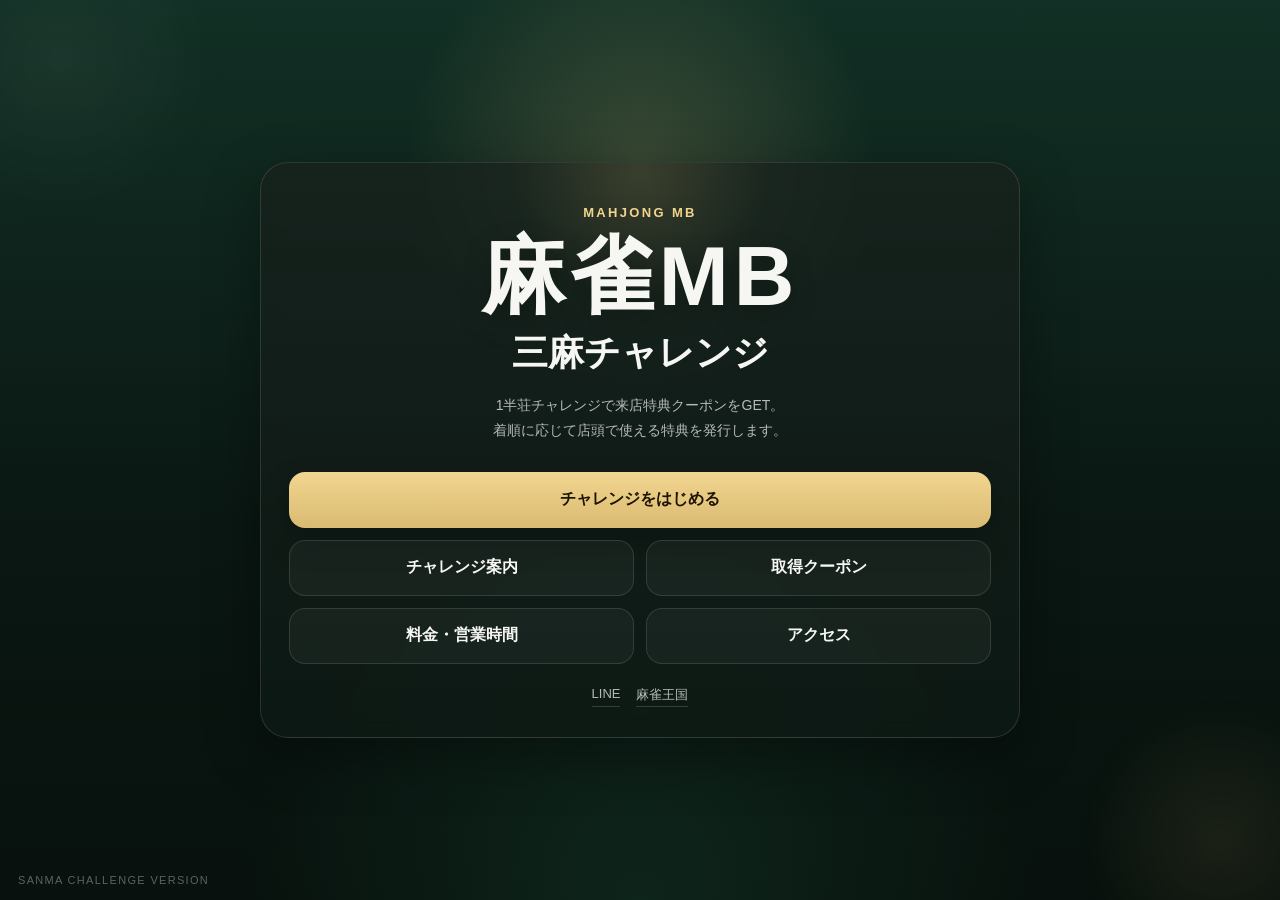
==== commit 47807de3: "Update index.html" ====
--- a/index.html
+++ b/index.html
@@ -1,228 +1,13 @@
-<!doctype html>
+<!DOCTYPE html>
 <html lang="ja">
 <head>
-  <meta charset="utf-8" />
-  <meta name="viewport" content="width=device-width, initial-scale=1" />
-
-  <title>MBサンマ体験版</title>
-
-  <!-- CSS（style/ 配下が正） -->
-  <link rel="stylesheet" href="style/base.css" />
-  <link rel="stylesheet" href="style/overlay.css" />
-  <link rel="stylesheet" href="style/hand.css" />
-  <link rel="stylesheet" href="style/center.css" />
-  <link rel="stylesheet" href="style/cpu.css" />
-  <link rel="stylesheet" href="style/river.css" />
-  <link rel="stylesheet" href="style/rightArea.css" />
+  <meta charset="UTF-8">
+  <meta http-equiv="refresh" content="0; url=./index_mbtrial.html">
+  <title>Redirect</title>
 </head>
-
 <body>
-  <div class="app">
-
-    <!-- 盤面ステージ -->
-    <div class="boardStage">
-      <div class="gameBoard">
-
-        <!-- マット内上部ボタン群 -->
-        <div class="boardTopControls">
-          <div class="boardTopLeftControls">
-            <button id="newBtn" type="button">新しい半荘</button>
-            <button id="cpuOpenToggleBtn" type="button">CP手牌：裏</button>
-            <button id="debugOpenBtn" type="button">デバッグ配牌</button>
-          </div>
-
-          <div class="boardTopRightControls">
-            <button id="ukeireToggleBtn" type="button">受け入れ：ON</button>
-          </div>
-        </div>
-
-        <!-- 中央ゾーン -->
-        <div id="centerUi"></div>
-
-        <!-- CPU：左 -->
-        <div class="cpuSide cpuLeftSide">
-          <div class="cpuHand" id="cpuLeftHand"></div>
-          <div class="cpuRiver" id="cpuLeftRiver"></div>
-        </div>
-
-        <!-- CPU：右 -->
-        <div class="cpuSide cpuRightSide">
-          <div class="cpuRiver" id="cpuRightRiver"></div>
-          <div class="cpuHand" id="cpuRightHand"></div>
-        </div>
-
-        <!-- 受け入れ表示 -->
-        <div id="stats"></div>
-
-        <!-- 自分の河 -->
-        <div class="river-wrap">
-          <div id="river"></div>
-        </div>
-
-        <!-- 手牌ゾーン -->
-        <div class="hand-wrap">
-          <div class="actionbar" aria-label="actions">
-            <button id="peiBtn" type="button" class="actionBtn">ペー</button>
-            <button id="ponBtn" type="button" class="actionBtn">ポン</button>
-            <button id="kanBtn" type="button" class="actionBtn">カン</button>
-            <button id="passBtn" type="button" class="actionBtn">スキップ</button>
-            <button id="riichiBtn" type="button" class="actionBtn">リーチ</button>
-            <button id="ronBtn" type="button" class="actionBtn">ロン</button>
-            <button id="tsumoBtn" type="button" class="actionBtn">ツモ</button>
-          </div>
-
-
-          <!-- 右側表示（北抜き・副露） -->
-          <div class="rightArea">
-            <div class="rightBlock">
-              <div class="rightLabel">北</div>
-              <div id="peis"></div>
-            </div>
-            <div class="rightBlock">
-              <div class="rightLabel">副露</div>
-              <div id="melds"></div>
-            </div>
-          </div>
-
-          <!-- 手牌 -->
-          <div id="hand"></div>
-        </div>
-
-      </div>
-    </div>
-
-  </div>
-
-  <!-- オーバーレイ：ツモ -->
-  <div id="tsumoOverlay">
-    <div class="agariStage">
-      <div class="agariFx agariFxTsumo"></div>
-      <div class="agariBadge agariBadgeTsumo">
-        <img src="img/tsumo.png" alt="ツモ" />
-      </div>
-      <div class="hint">クリックで閉じる</div>
-    </div>
-  </div>
-
-  <!-- オーバーレイ：流局 -->
-  <div id="ryukyokuOverlay">
-    <div class="inner">
-      <img src="img/ryukyoku.png" alt="流局" />
-      <div class="hint">クリックで閉じる</div>
-    </div>
-  </div>
-
-  <!-- オーバーレイ：ロン -->
-  <div id="ronOverlay">
-    <div class="agariStage">
-      <div class="agariFx agariFxRon"></div>
-      <div class="agariBadge agariBadgeRon">
-        <img src="img/ron.png" alt="ロン" />
-      </div>
-      <div class="hint">クリックで閉じる</div>
-    </div>
-  </div>
-
-  <!-- 結果確認画面（新規） -->
-  <div id="resultOverlay">
-    <div id="resultPanel">
-      <div id="resultHeader">
-        <div id="resultTitle">和了結果</div>
-        <div id="resultSubtitle">クリックで次へ</div>
-      </div>
-
-      <div id="resultBody">
-        <div id="resultTopRow">
-          <div id="resultWinType">ツモ</div>
-          <div id="resultWinner">あなた</div>
-        </div>
-
-        <div id="resultHandBlock">
-          <div class="resultBlockTitle">手牌</div>
-          <div id="resultHandTiles"></div>
-        </div>
-
-        <div id="resultInfoRow">
-          <div id="resultDoraBlock">
-            <div class="resultBlockTitle">ドラ</div>
-            <div id="resultDoraTiles"></div>
-          </div>
-
-          <div id="resultUraDoraBlock">
-            <div class="resultBlockTitle">裏ドラ</div>
-            <div id="resultUraDoraTiles"></div>
-          </div>
-        </div>
-
-        <div id="resultYakuBlock">
-          <div class="resultBlockTitle">役</div>
-          <div id="resultYakuList"></div>
-        </div>
-
-        <div id="resultScoreBlock">
-          <div id="resultHanFu">0翻 0符</div>
-          <div id="resultPointText">0点</div>
-        </div>
-      </div>
-    </div>
-  </div>
-
-  <!-- 演出：カン -->
-  <div id="kanOverlay" aria-hidden="true">
-    <div class="inner">
-      <img src="img/kan.png" alt="カン" />
-    </div>
-  </div>
-
-  <!-- 演出：ポン -->
-  <div id="ponOverlay" aria-hidden="true">
-    <div class="inner">
-      <img src="img/pon.png" alt="ポン" />
-    </div>
-  </div>
-
-  <!-- 演出：リーチ -->
-  <div id="riichiOverlay" aria-hidden="true">
-    <div class="inner">
-      <img src="img/riichi.png" alt="リーチ" />
-    </div>
-  </div>
-
-  <!-- 演出：ツモ文字 -->
-  <div id="drawOverlay">
-    <div class="inner">
-      <div class="drawText">ツモ</div>
-    </div>
-  </div>
-
-  <!-- JS（js/ 配下が正） -->
-  <script src="js/core.js"></script>
-  <script src="js/core2.js"></script>
-  <script src="js/shanten.js"></script>
-  <script src="js/fu.js"></script>
-  <script src="js/yaku.js"></script>
-  <script src="js/yakuman.js"></script>
-
-  <script src="js/render_stats.js"></script>
-  <script src="js/render_right.js"></script>
-  <script src="js/render_cpu.js"></script>
-  <script src="js/render_center.js"></script>
-  <script src="js/render.js"></script>
-
-  <script src="js/actions.js"></script>
-  <script src="js/kan.js"></script>
-  <script src="js/pei.js"></script>
-  <script src="js/riichi.js"></script>
-  <script src="js/cpai.js"></script>
-  <script src="js/turn.js"></script>
-  <script src="js/turn2.js"></script>
-  <script src="js/call.js"></script>
-  <script src="js/tensukeisan.js"></script>
-  <script src="js/seisan.js"></script>
-  <script src="js/result.js"></script>
-  <script src="js/main.js"></script>
-  <script src="js/furiten.js"></script>
-  <script src="js/debug.js"></script>
-  <script src="js/doubleRonOverlayPatch.js"></script>
+  <script>
+    location.replace("./index_mbtrial.html");
+  </script>
 </body>
-</html>+</html>
